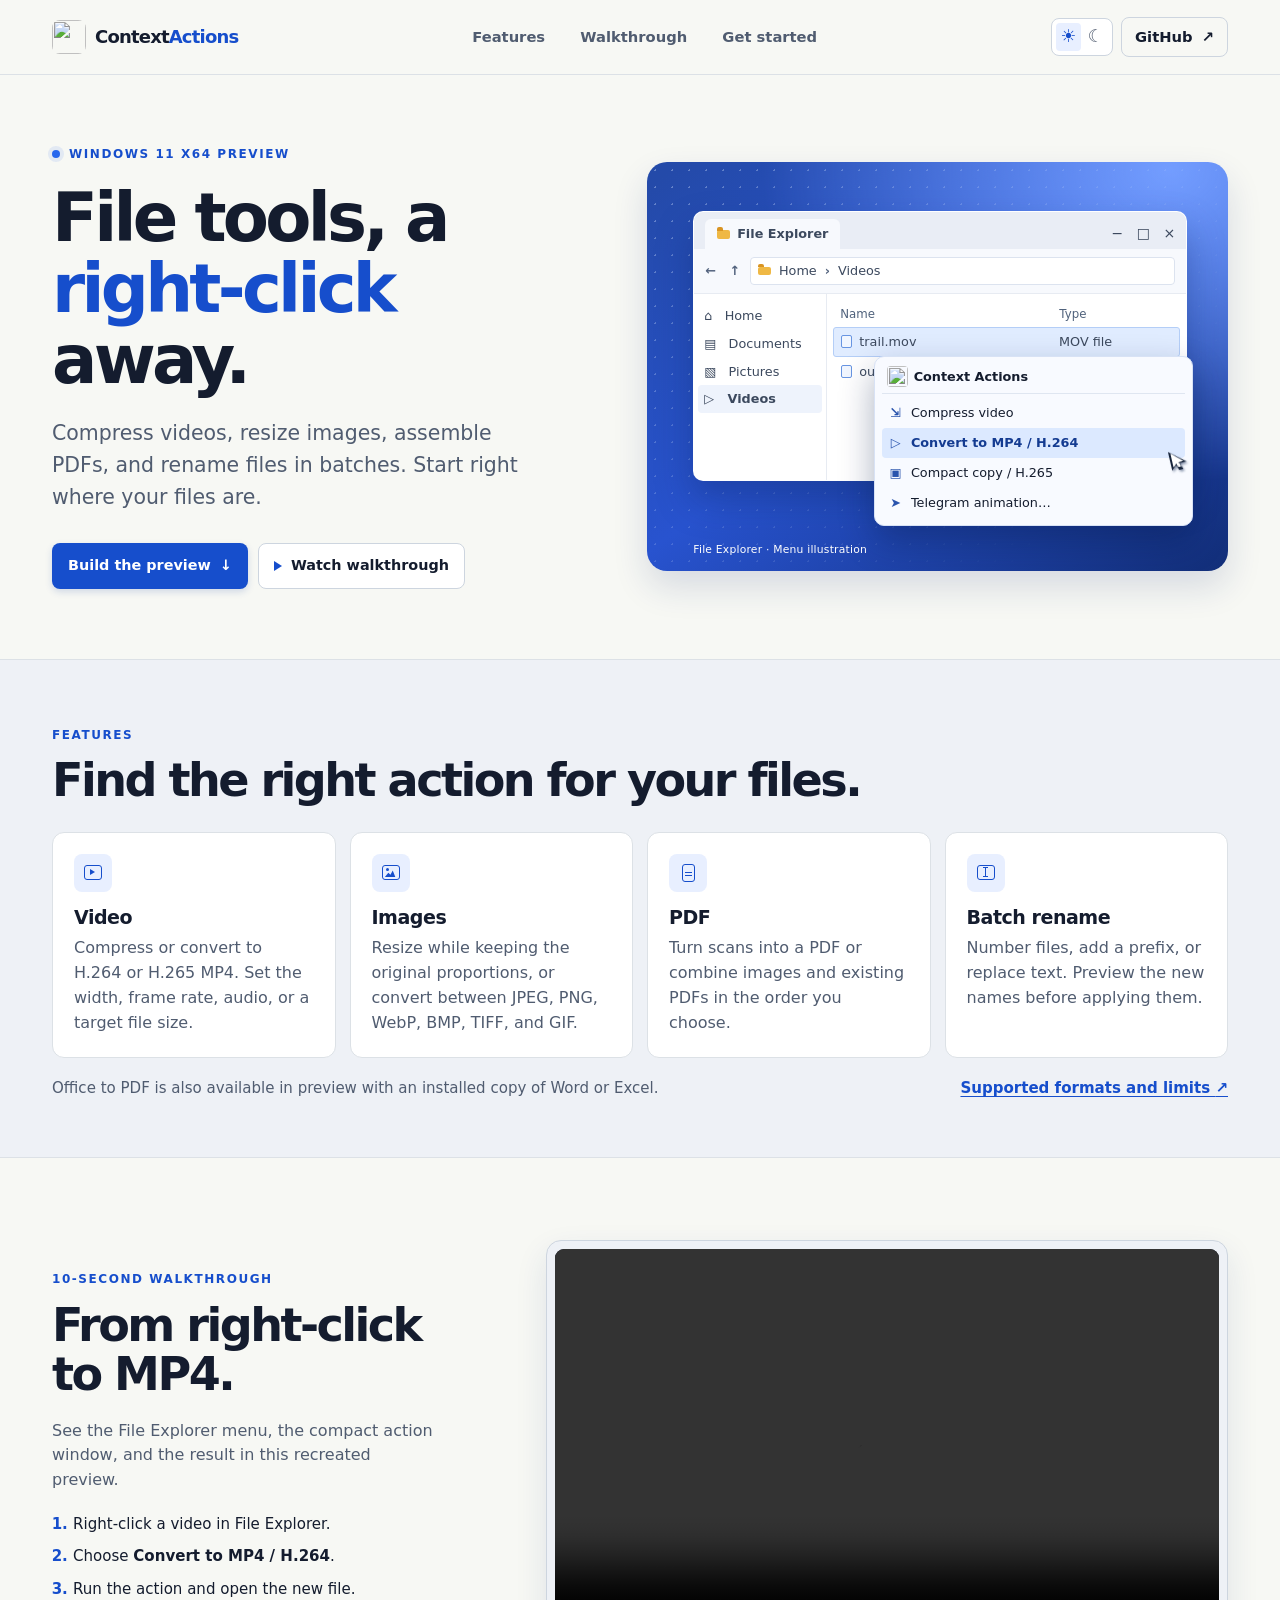
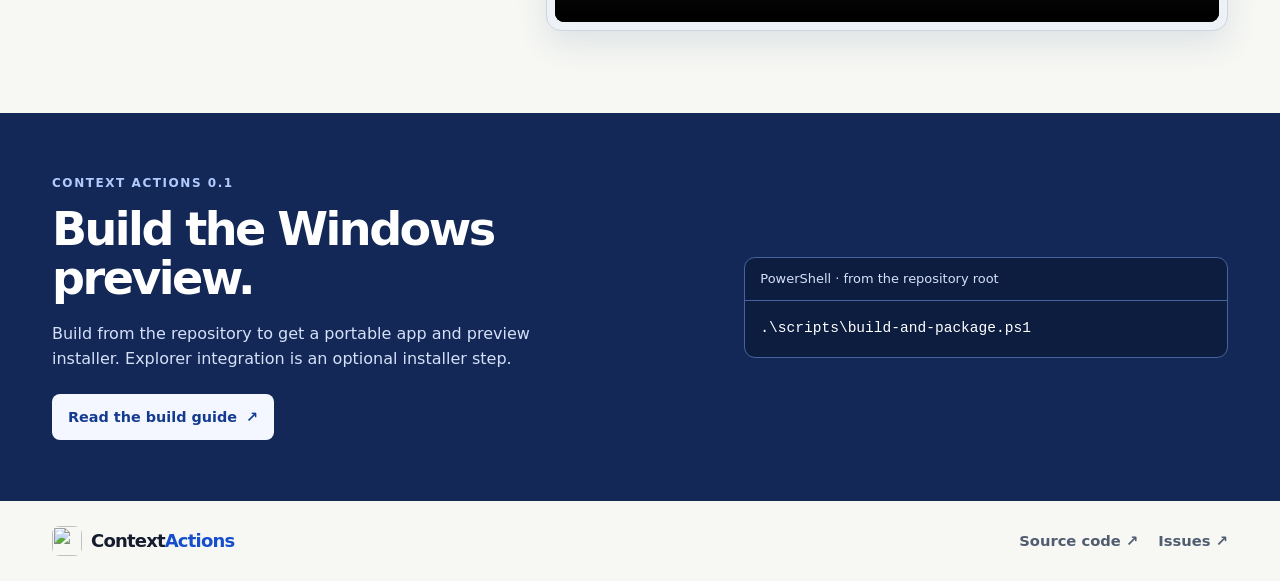
==== web/index.html @ 9d50d1e2 "Add Context Actions website and Pages workflow" ====
<!doctype html>
<html lang="en">
<head>
  <meta charset="utf-8">
  <meta name="viewport" content="width=device-width, initial-scale=1">
  <meta name="description" content="Compress videos, resize images, assemble PDFs, and batch rename files from File Explorer with Context Actions for Windows 11.">
  <meta name="theme-color" content="#f7f8f4">
  <title>Context Actions — File tools for Windows 11</title>
  <link rel="icon" href="./assets/context-actions.png">
  <script src="./theme.js"></script>
  <link rel="stylesheet" href="./site.css">
</head>
<body>
  <a class="skip-link" href="#content">Skip to content</a>
  <header class="site-header">
    <div class="shell header-inner">
      <a class="brand" href="./">
        <img src="./assets/context-actions.png" width="34" height="34" alt="">
        Context<span>Actions</span>
      </a>
      <nav aria-label="Main navigation">
        <a href="#actions">Features</a>
        <a href="#walkthrough">Walkthrough</a>
        <a href="#get-started">Get started</a>
      </nav>
      <div class="header-actions">
        <button class="theme-switch" type="button" role="switch" aria-label="Dark theme" aria-checked="false" hidden>
          <span aria-hidden="true">☀︎</span>
          <span aria-hidden="true">☾</span>
        </button>
        <a class="repo-link" href="https://github.com/ShortKedr/context-actions">GitHub <span aria-hidden="true">↗</span></a>
      </div>
    </div>
  </header>

  <main id="content">
    <section class="shell hero" aria-labelledby="hero-title">
      <div class="hero-copy">
        <p class="eyebrow"><span class="status-dot"></span> Windows 11 x64 preview</p>
        <h1 id="hero-title">File tools, a<br class="hero-break"> <em>right-click</em> away.</h1>
        <p class="hero-description">Compress videos, resize images, assemble PDFs, and rename files in batches. Start right where your files are.</p>
        <div class="button-row">
          <a class="button button-primary" href="#get-started">Build the preview <span aria-hidden="true">↓</span></a>
          <a class="button button-secondary" href="#walkthrough"><span class="play-icon" aria-hidden="true"></span> Watch walkthrough</a>
        </div>
      </div>

      <div class="hero-art" aria-hidden="true">
        <div class="explorer">
          <div class="explorer-title">
            <span class="explorer-tab"><span class="folder-icon"></span> File Explorer</span>
            <span class="window-buttons">− &nbsp; □ &nbsp; ×</span>
          </div>
          <div class="explorer-toolbar">
            <span class="toolbar-arrows">← &nbsp; ↑</span>
            <span class="location"><span class="folder-icon"></span> Home <b>›</b> Videos</span>
          </div>
          <div class="explorer-content">
            <div class="sidebar">
              <div>⌂ &nbsp; Home</div>
              <div>▤ &nbsp; Documents</div>
              <div>▧ &nbsp; Pictures</div>
              <div class="sidebar-active">▷ &nbsp; Videos</div>
            </div>
            <div class="file-list">
              <div class="file-list-heading"><span>Name</span><span>Type</span></div>
              <div class="file-selected"><span><i class="file-icon"></i> trail.mov</span><span>MOV file</span></div>
              <div class="file-row"><span><i class="file-icon"></i> outtakes.mp4</span><span>MP4 file</span></div>
            </div>
          </div>
        </div>

        <div class="context-menu">
          <div class="menu-title">
            <img src="./assets/context-actions.png" width="23" height="23" alt="">
            Context Actions
          </div>
          <div class="menu-items">
            <div><span class="menu-symbol">⇲</span> Compress video</div>
            <div class="menu-selected"><span class="menu-symbol">▷</span> Convert to MP4 / H.264</div>
            <div><span class="menu-symbol">▣</span> Compact copy / H.265</div>
            <div><span class="menu-symbol">➤</span> Telegram animation…</div>
          </div>
          <span class="pointer"></span>
        </div>
        <span class="art-caption">File Explorer · Menu illustration</span>
      </div>
    </section>

    <section class="features section-band" id="actions" aria-labelledby="features-title">
      <div class="shell">
        <p class="eyebrow">Features</p>
        <h2 id="features-title">Find the right action for your files.</h2>
        <div class="feature-grid">
          <article class="feature-card">
            <span class="feature-icon video-icon" aria-hidden="true"><i></i></span>
            <h3>Video</h3>
            <p>Compress or convert to H.264 or H.265 MP4. Set the width, frame rate, audio, or a target file size.</p>
          </article>
          <article class="feature-card">
            <span class="feature-icon image-icon" aria-hidden="true"><i></i></span>
            <h3>Images</h3>
            <p>Resize while keeping the original proportions, or convert between JPEG, PNG, WebP, BMP, TIFF, and GIF.</p>
          </article>
          <article class="feature-card">
            <span class="feature-icon pdf-icon" aria-hidden="true"><i></i></span>
            <h3>PDF</h3>
            <p>Turn scans into a PDF or combine images and existing PDFs in the order you choose.</p>
          </article>
          <article class="feature-card">
            <span class="feature-icon rename-icon" aria-hidden="true"><i></i></span>
            <h3>Batch rename</h3>
            <p>Number files, add a prefix, or replace text. Preview the new names before applying them.</p>
          </article>
        </div>
        <div class="feature-note">
          <p>Office to PDF is also available in preview with an installed copy of Word or Excel.</p>
          <a class="text-link" href="https://github.com/ShortKedr/context-actions/blob/HEAD/docs/support.md">Supported formats and limits <span aria-hidden="true">↗</span></a>
        </div>
      </div>
    </section>

    <section class="shell walkthrough" id="walkthrough" aria-labelledby="walkthrough-title">
      <div class="walkthrough-copy">
        <p class="eyebrow">10-second walkthrough</p>
        <h2 id="walkthrough-title">From right-click to MP4.</h2>
        <p>See the File Explorer menu, the compact action window, and the result in this recreated preview.</p>
        <ol class="steps">
          <li>Right-click a video in File Explorer.</li>
          <li>Choose <strong>Convert to MP4 / H.264</strong>.</li>
          <li>Run the action and open the new file.</li>
        </ol>
      </div>
      <div class="video-frame">
        <video controls playsinline preload="metadata" width="1280" height="720" aria-label="Recreated walkthrough of converting a video to MP4">
          <source src="./assets/walkthrough.mp4" type="video/mp4">
          <a href="./assets/walkthrough.mp4">Open the MP4 walkthrough</a>
        </video>
      </div>
    </section>

    <section class="get-started" id="get-started" aria-labelledby="get-started-title">
      <div class="shell build-layout">
        <div>
          <p class="eyebrow">Context Actions 0.1</p>
          <h2 id="get-started-title">Build the Windows preview.</h2>
          <p>Build from the repository to get a portable app and preview installer. Explorer integration is an optional installer step.</p>
          <a class="button button-light" href="https://github.com/ShortKedr/context-actions/blob/HEAD/docs/build.md">Read the build guide <span aria-hidden="true">↗</span></a>
        </div>
        <div class="command">
          <div class="command-label">PowerShell · from the repository root</div>
          <pre><code>.\scripts\build-and-package.ps1</code></pre>
        </div>
      </div>
    </section>
  </main>

  <footer class="shell site-footer">
    <a class="brand" href="./">
      <img src="./assets/context-actions.png" width="30" height="30" alt="">
      Context<span>Actions</span>
    </a>
    <div class="footer-links">
      <a href="https://github.com/ShortKedr/context-actions">Source code <span aria-hidden="true">↗</span></a>
      <a href="https://github.com/ShortKedr/context-actions/issues">Issues <span aria-hidden="true">↗</span></a>
    </div>
  </footer>
</body>
</html>
---- web/site.css ----
:root {
  color-scheme: light;
  font-family: "Segoe UI", system-ui, sans-serif;
  color: var(--ink);
  background: var(--paper);
  --ink: #141c2e;
  --muted: #505c70;
  --blue: #164ecc;
  --line: #dce1e6;
  --paper: #f7f8f4;
  --surface: #fff;
  --band: #eef1f6;
  --control-line: #cdd5df;
  --icon-bg: #e8efff;
  --primary: #164ecc;
  --primary-hover: #123ca1;
  --focus: #b6490b;
}

:root[data-theme="dark"] {
  color-scheme: dark;
  --ink: #edf3ff;
  --muted: #b4c1d7;
  --blue: #91b5ff;
  --line: #303e55;
  --paper: #101724;
  --surface: #1b2639;
  --band: #141e2e;
  --control-line: #4a5b78;
  --icon-bg: #263a61;
  --primary: #285fd5;
  --primary-hover: #2251b6;
  --focus: #ffad76;
}

*, *::before, *::after { box-sizing: border-box; }
body { margin: 0; line-height: 1.55; }
a { color: inherit; }
img { display: block; }
section[id] { scroll-margin-top: 24px; }
h1, h2, h3, p { margin: 0; }

:focus-visible {
  outline: 3px solid var(--focus);
  outline-offset: 5px;
}

.skip-link {
  position: absolute;
  z-index: 3;
  top: 8px;
  left: 8px;
  transform: translateY(calc(-100% - 12px));
  padding: 8px 14px;
  background: var(--surface);
}
.skip-link:focus { transform: none; }

.shell { width: min(1280px, calc(100% - 104px)); margin-inline: auto; }
.site-header { border-bottom: 1px solid var(--line); }
.header-inner { min-height: 74px; display: flex; align-items: center; gap: 32px; }
.brand {
  display: inline-flex;
  align-items: center;
  font-size: 1.125rem;
  font-weight: 750;
  letter-spacing: -.045em;
  white-space: nowrap;
  text-decoration: none;
}
.brand img { border-radius: 8px; margin-right: 9px; }
.brand span { color: var(--blue); }
.header-inner nav { display: flex; align-items: center; gap: clamp(16px, 2.75vw, 39px); margin-inline: auto; }
.header-inner nav a, .repo-link, .footer-links a { font-size: .92rem; font-weight: 600; text-decoration: none; }
.header-inner nav a, .footer-links a { color: var(--muted); }
.header-inner nav a:hover, .footer-links a:hover { color: var(--blue); text-decoration: underline; }
.header-actions { display: flex; align-items: center; gap: 8px; }
.repo-link { border: 1px solid var(--control-line); border-radius: 8px; padding: 8px 13px; white-space: nowrap; }
.repo-link:hover { border-color: var(--blue); color: var(--blue); }
.repo-link span { margin-left: 4px; }
.theme-switch:not([hidden]) {
  display: inline-flex;
  align-items: center;
  gap: 2px;
  padding: 4px;
  border: 1px solid var(--control-line);
  border-radius: 8px;
  background: var(--surface);
  color: var(--muted);
  cursor: pointer;
}
.theme-switch:hover { border-color: var(--blue); }
.theme-switch span {
  display: grid;
  place-items: center;
  width: 25px;
  height: 28px;
  border-radius: 4px;
  font: 1.1rem/1 system-ui, sans-serif;
}
.theme-switch[aria-checked="false"] span:first-child,
.theme-switch[aria-checked="true"] span:last-child {
  background: var(--icon-bg);
  color: var(--blue);
}

.hero {
  display: grid;
  grid-template-columns: 1fr 1.1fr;
  align-items: center;
  gap: clamp(32px, 5.2vw, 78px);
  padding-block: 70px;
}
.eyebrow {
  color: var(--blue);
  font-size: .75rem;
  font-weight: 750;
  letter-spacing: .13em;
  text-transform: uppercase;
}
.hero-copy .eyebrow { display: flex; align-items: center; gap: 9px; }
.status-dot { width: 8px; height: 8px; border-radius: 50%; background: #2667ed; box-shadow: 0 0 0 4px #2667ed1a; }
h1, h2 { line-height: 1.06; letter-spacing: -.055em; font-weight: 750; }
h1 { font-size: clamp(3rem, 5.25vw, 5.5rem); margin-block: 19px 22px; }
h1 em { color: var(--blue); font-style: normal; }
h2 { font-size: clamp(2.1rem, 3.6vw, 3.55rem); margin-block: 12px 20px; }
.hero-description { color: var(--muted); max-width: 37ch; font-size: clamp(1.04rem, 1.6vw, 1.3rem); }
.button-row { display: flex; flex-wrap: wrap; gap: 10px; margin-top: 29px; }
.button {
  display: inline-flex;
  align-items: center;
  justify-content: center;
  gap: 9px;
  min-height: 46px;
  padding: 10px 15px;
  border: 1px solid transparent;
  border-radius: 8px;
  font-weight: 650;
  font-size: .9rem;
  text-decoration: none;
}
.button-primary { background: var(--primary); color: white; box-shadow: 0 3px 7px #1843a22b; }
.button-primary:hover { background: var(--primary-hover); }
.button-secondary { border-color: var(--control-line); background: var(--surface); }
.button-secondary:hover { border-color: var(--blue); color: var(--blue); }
.play-icon { width: 0; height: 0; border-top: 5px solid transparent; border-bottom: 5px solid transparent; border-left: 8px solid var(--blue); }

.hero-art {
  position: relative;
  aspect-ratio: 1.42;
  overflow: hidden;
  isolation: isolate;
  border-radius: 20px;
  background: radial-gradient(ellipse at 90% 2%, #739dff 0, transparent 55%), linear-gradient(144deg, #244aa9 3%, #2853cf 47%, #122e78 100%);
  box-shadow: 0 16px 35px #142d7024;
  font-size: clamp(.6rem, 1vw, .88rem);
}
.hero-art::before {
  content: "";
  position: absolute;
  inset: 0;
  z-index: -1;
  background-image: radial-gradient(#d3e3ff62 1px, transparent 1px);
  background-size: 17px 17px;
  mask-image: linear-gradient(135deg, #000, transparent 80%);
}
.explorer {
  position: absolute;
  inset: 12% 7% 22% 8%;
  overflow: hidden;
  border: 1px solid #fff9;
  border-radius: 10px;
  background: #fff;
  box-shadow: 0 19px 36px #0b225e57;
  color: #3c495e;
}
.explorer-title { display: flex; justify-content: space-between; align-items: center; gap: 6px; padding: 7px 11px 0; background: #e9edf5; }
.explorer-tab { display: flex; align-items: center; gap: 7px; padding: 5px 12px; border-radius: 6px 6px 0 0; background: #f7f9fd; font-weight: 650; white-space: nowrap; }
.window-buttons { white-space: nowrap; font-size: 1.1em; }
.folder-icon { display: inline-block; width: 1em; height: .68em; position: relative; border-radius: 2px; background: #efb844; vertical-align: middle; }
.folder-icon::before { content: ""; position: absolute; top: -.2em; left: 0; width: .48em; height: .26em; border-radius: 2px 2px 0 0; background: #d99422; }
.explorer-toolbar { display: flex; gap: 10px; align-items: center; padding: 8px 11px; border-bottom: 1px solid #e7ebf2; background: #f7f9fd; }
.toolbar-arrows { white-space: nowrap; font-weight: 700; color: #53637e; }
.location { display: flex; align-items: center; gap: 8px; flex: 1; padding: 3px 7px; border: 1px solid #dce3ef; border-radius: 4px; background: #fff; white-space: nowrap; }
.location b { color: #53637e; }
.explorer-content { display: grid; grid-template-columns: 27% 1fr; }
.sidebar { min-height: 200px; padding: 8px 4px; border-right: 1px solid #e7ebf2; }
.sidebar div { padding: 4px 6px; overflow: hidden; white-space: nowrap; }
.sidebar-active { border-radius: 4px; background: #eef3fc; font-weight: 650; }
.file-list { padding: 7px 6px; }
.file-list > div { display: grid; grid-template-columns: 1fr .52fr; align-items: center; padding: 4px 7px; white-space: nowrap; }
.file-list-heading { color: #50627c; font-size: .92em; }
.file-selected { border: 1px solid #b4cef7; border-radius: 3px; background: #e0ecff; }
.file-row { border: 1px solid transparent; }
.file-icon { display: inline-block; width: .85em; height: 1em; margin-right: .25em; vertical-align: -.16em; border: 1px solid #6895e2; border-radius: 2px; background: #f1f6ff; }
.context-menu {
  position: absolute;
  inset: auto 6% 11% auto;
  width: 55%;
  padding: 7px;
  border: 1px solid #d8e2f5;
  border-radius: 10px;
  background: #f8faff;
  box-shadow: 0 15px 35px #06174655;
}
.menu-title { display: flex; align-items: center; gap: 6px; padding: 2px 5px 6px; border-bottom: 1px solid #dfe6f1; font-weight: 700; }
.menu-title img { width: 1.65em; height: 1.65em; border-radius: 4px; }
.menu-items { padding-top: 4px; }
.menu-items > div { display: flex; align-items: center; gap: .65em; padding: .4em .55em; white-space: nowrap; }
.menu-symbol { width: 1.1em; text-align: center; font-weight: 700; color: #2a54ad; }
.menu-selected { border-radius: 4px; background: #dce9ff; color: #143b91; font-weight: 700; }
.pointer { position: absolute; top: 55%; right: 2%; width: 16px; height: 20px; transform: rotate(-13deg); filter: drop-shadow(1px 2px 1px #1127537a); }
.pointer::before, .pointer::after { content: ""; position: absolute; inset: 0; clip-path: polygon(0 0, 100% 66%, 56% 68%, 70% 100%, 44% 100%, 32% 73%, 0 96%); background: #17243b; }
.pointer::after { inset: 2px 3px 3px 2px; background: #fff; }
.art-caption { position: absolute; bottom: 3%; left: 8%; color: #fff; font-size: .84em; letter-spacing: .02em; }

[data-theme="dark"] .hero-art {
  background: radial-gradient(ellipse at 90% 2%, #4265ac 0, transparent 55%), linear-gradient(144deg, #1e3879, #21449f 47%, #101e4f);
}
[data-theme="dark"] .explorer,
[data-theme="dark"] .context-menu {
  background: var(--surface);
  border-color: var(--control-line);
  color: var(--ink);
}
[data-theme="dark"] .explorer-title,
[data-theme="dark"] .location { background: var(--paper); }
[data-theme="dark"] .explorer-tab,
[data-theme="dark"] .explorer-toolbar,
[data-theme="dark"] .sidebar-active { background: var(--band); }
[data-theme="dark"] :is(.explorer-toolbar, .location, .sidebar, .menu-title) { border-color: var(--line); }
[data-theme="dark"] :is(.toolbar-arrows, .location b, .file-list-heading) { color: var(--muted); }
[data-theme="dark"] .file-selected { border-color: var(--control-line); background: var(--icon-bg); }
[data-theme="dark"] .menu-symbol { color: var(--blue); }
[data-theme="dark"] .menu-selected { background: var(--icon-bg); color: var(--ink); }

.section-band { padding-block: 66px 57px; border-block: 1px solid var(--line); background: var(--band); }
.feature-grid { display: grid; grid-template-columns: repeat(4, minmax(0, 1fr)); gap: 14px; margin-top: 27px; }
.feature-card { min-width: 0; padding: 21px; border: 1px solid var(--line); border-radius: 12px; background: var(--surface); }
.feature-card h3 { margin: 11px 0 4px; font-size: 1.19rem; letter-spacing: -.025em; }
.feature-card p, .feature-note, .walkthrough-copy > p:not(.eyebrow), .build-layout p:not(.eyebrow) { color: var(--muted); }
.feature-icon { display: grid; place-items: center; width: 38px; height: 38px; border-radius: 8px; background: var(--icon-bg); color: var(--blue); }
.feature-icon i { position: relative; display: block; width: 18px; height: 15px; border: 1.6px solid currentColor; border-radius: 3px; }
.feature-icon i::before, .feature-icon i::after { content: ""; position: absolute; }
.video-icon i::before { top: 3px; left: 5px; border-block: 3px solid transparent; border-left: 5px solid currentColor; }
.image-icon i::before { left: 2px; bottom: 2px; width: 11px; height: 7px; background: currentColor; clip-path: polygon(0 100%, 35% 32%, 54% 60%, 75% 0, 100% 100%); }
.image-icon i::after { left: 3px; top: 2px; width: 3px; height: 3px; border-radius: 50%; background: currentColor; }
.pdf-icon i { width: 13px; height: 18px; }
.pdf-icon i::before { left: 2px; right: 2px; top: 7px; height: 4px; border-block: 1px solid currentColor; }
.rename-icon i::before { top: 1px; left: 7px; width: 1px; height: 10px; background: currentColor; }
.rename-icon i::after { top: 1px; left: 5px; width: 5px; height: 10px; border-block: 1px solid currentColor; }
.feature-note { display: flex; flex-wrap: wrap; align-items: baseline; justify-content: space-between; gap: 8px 18px; margin-top: 19px; font-size: .94rem; }
.text-link { color: var(--blue); font-weight: 650; text-underline-offset: 3px; }
.text-link:hover { text-decoration-thickness: 2px; }

.walkthrough { display: grid; grid-template-columns: .76fr 1.24fr; align-items: center; gap: clamp(26px, 6vw, 90px); padding-block: 82px; }
.walkthrough-copy > p:not(.eyebrow) { max-width: 38ch; }
.steps { display: grid; gap: 9px; margin: 20px 0 0; padding-left: 1.4em; font-size: .94rem; }
.steps li::marker { color: var(--blue); font-weight: 700; }
.video-frame { padding: 8px; border: 1px solid var(--control-line); border-radius: 15px; background: var(--band); box-shadow: 0 13px 32px #1839731c; }
video { display: block; width: 100%; height: auto; aspect-ratio: 16 / 9; border-radius: 9px; background: #121a2e; }

.get-started { padding-block: 61px; background: #132857; color: #fff; }
.build-layout { display: grid; grid-template-columns: 1.12fr .88fr; align-items: center; gap: clamp(24px, 6vw, 90px); }
.get-started .eyebrow { color: #b2cbff; }
.build-layout p:not(.eyebrow) { color: #d5e1f9; max-width: 53ch; }
.button-light { margin-top: 22px; background: #f4f7ff; color: #143b91; }
.button-light:hover { background: #dbe7ff; }
.command { min-width: 0; border: 1px solid #46639d; border-radius: 11px; background: #0d1d40; }
.command-label { padding: 11px 15px; border-bottom: 1px solid #46639d; color: #d5e1f9; font-size: .81rem; }
.command pre { margin: 0; padding: 17px 15px; overflow: auto; font: .91rem/1.5 Consolas, monospace; }
.command code { font: inherit; }

.site-footer { min-height: 80px; display: flex; align-items: center; justify-content: space-between; gap: 15px; padding-block: 15px; }
.footer-links { display: flex; gap: 20px; flex-wrap: wrap; }

@media (max-width: 1040px) {
  .shell { width: calc(100% - 64px); }
  .hero { gap: 32px; padding-block: 54px; }
  .feature-grid { grid-template-columns: repeat(2, minmax(0, 1fr)); }
}

@media (max-width: 760px) {
  .shell { width: calc(100% - 36px); }
  .header-inner { gap: 12px 18px; padding-block: 12px; flex-wrap: wrap; justify-content: space-between; }
  .header-inner nav { order: 1; width: 100%; gap: 20px; margin-inline: 0; }
  .hero, .walkthrough, .build-layout { grid-template-columns: minmax(0, 1fr); }
  .hero { padding-block: 42px; }
  .hero-art { font-size: clamp(.58rem, 2.1vw, .9rem); }
  .hero-break { display: none; }
  h1 { max-width: 11ch; }
  .section-band, .walkthrough, .get-started { padding-block: 46px; }
}

@media (max-width: 400px) {
  .feature-grid { grid-template-columns: minmax(0, 1fr); }
  .site-footer { flex-wrap: wrap; }
  .context-menu { width: 62%; }
  .explorer-toolbar { padding-block: 5px; }
  .pointer { display: none; }
}

@media (max-width: 360px) {
  .header-inner { column-gap: 7px; }
  .header-actions { gap: 5px; }
  .header-actions .repo-link { padding-inline: 7px; }
  .theme-switch span { width: 20px; }
}
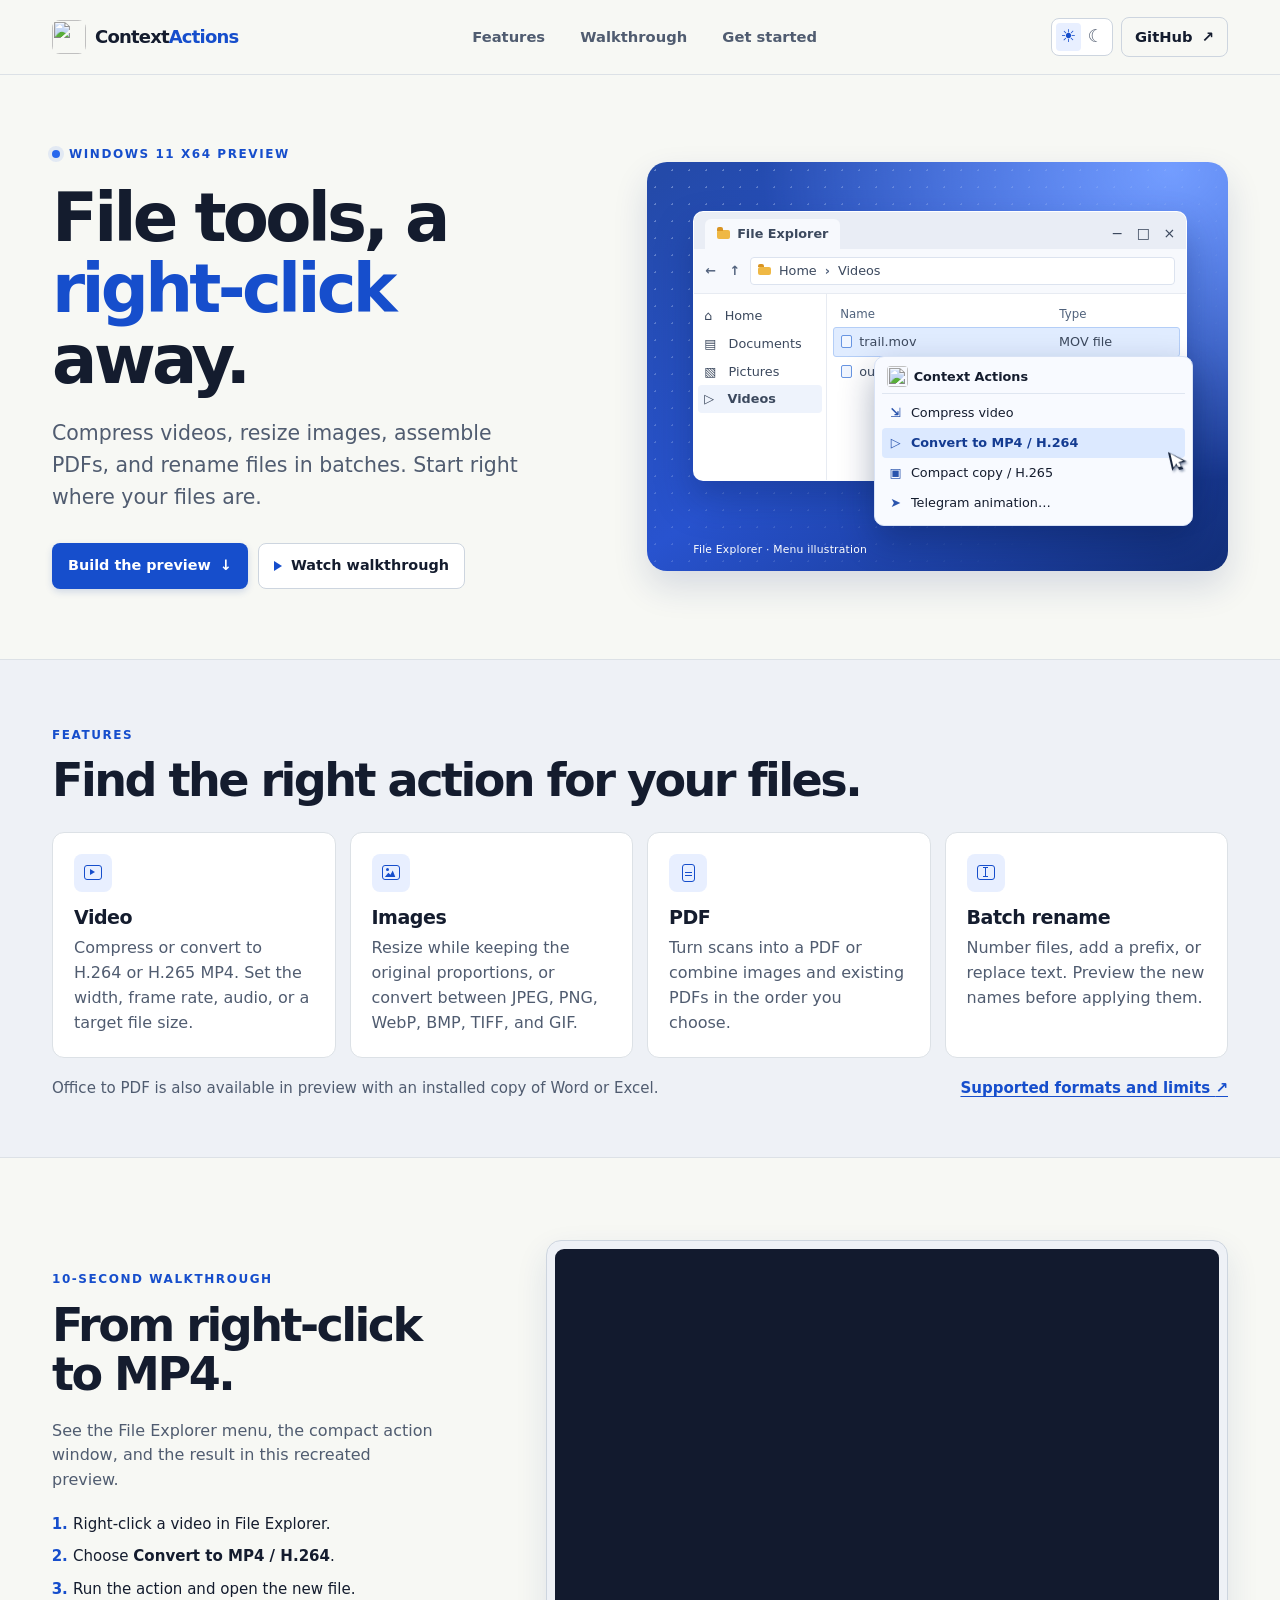
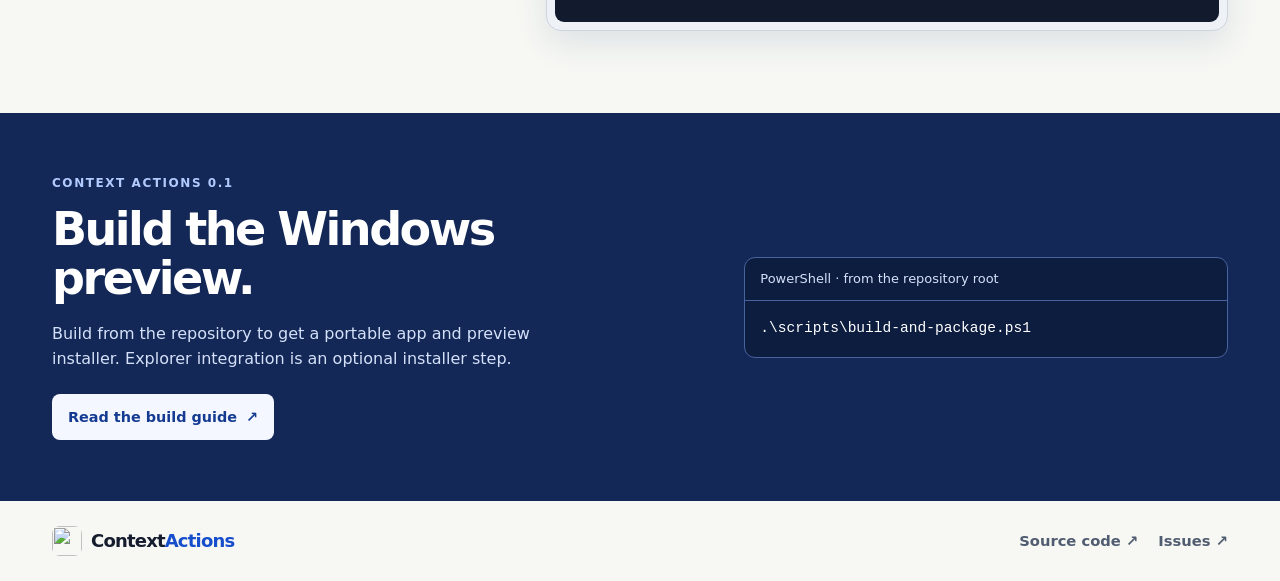
==== commit 94753ff3: "Loop the website walkthrough without controls" ====
--- a/web/index.html
+++ b/web/index.html
@@ -132,7 +132,7 @@
         </ol>
       </div>
       <div class="video-frame">
-        <video controls playsinline preload="metadata" width="1280" height="720" aria-label="Recreated walkthrough of converting a video to MP4">
+        <video autoplay muted loop playsinline disablepictureinpicture width="1280" height="720" aria-label="Recreated walkthrough of converting a video to MP4">
           <source src="./assets/walkthrough.mp4" type="video/mp4">
           <a href="./assets/walkthrough.mp4">Open the MP4 walkthrough</a>
         </video>
--- a/web/site.css
+++ b/web/site.css
@@ -31,6 +31,15 @@
   --primary: #285fd5;
   --primary-hover: #2251b6;
   --focus: #ffad76;
+}
+
+::view-transition {
+  pointer-events: none;
+}
+
+::view-transition-group(root) {
+  animation-duration: 320ms;
+  animation-timing-function: ease-in-out;
 }
 
 *, *::before, *::after { box-sizing: border-box; }
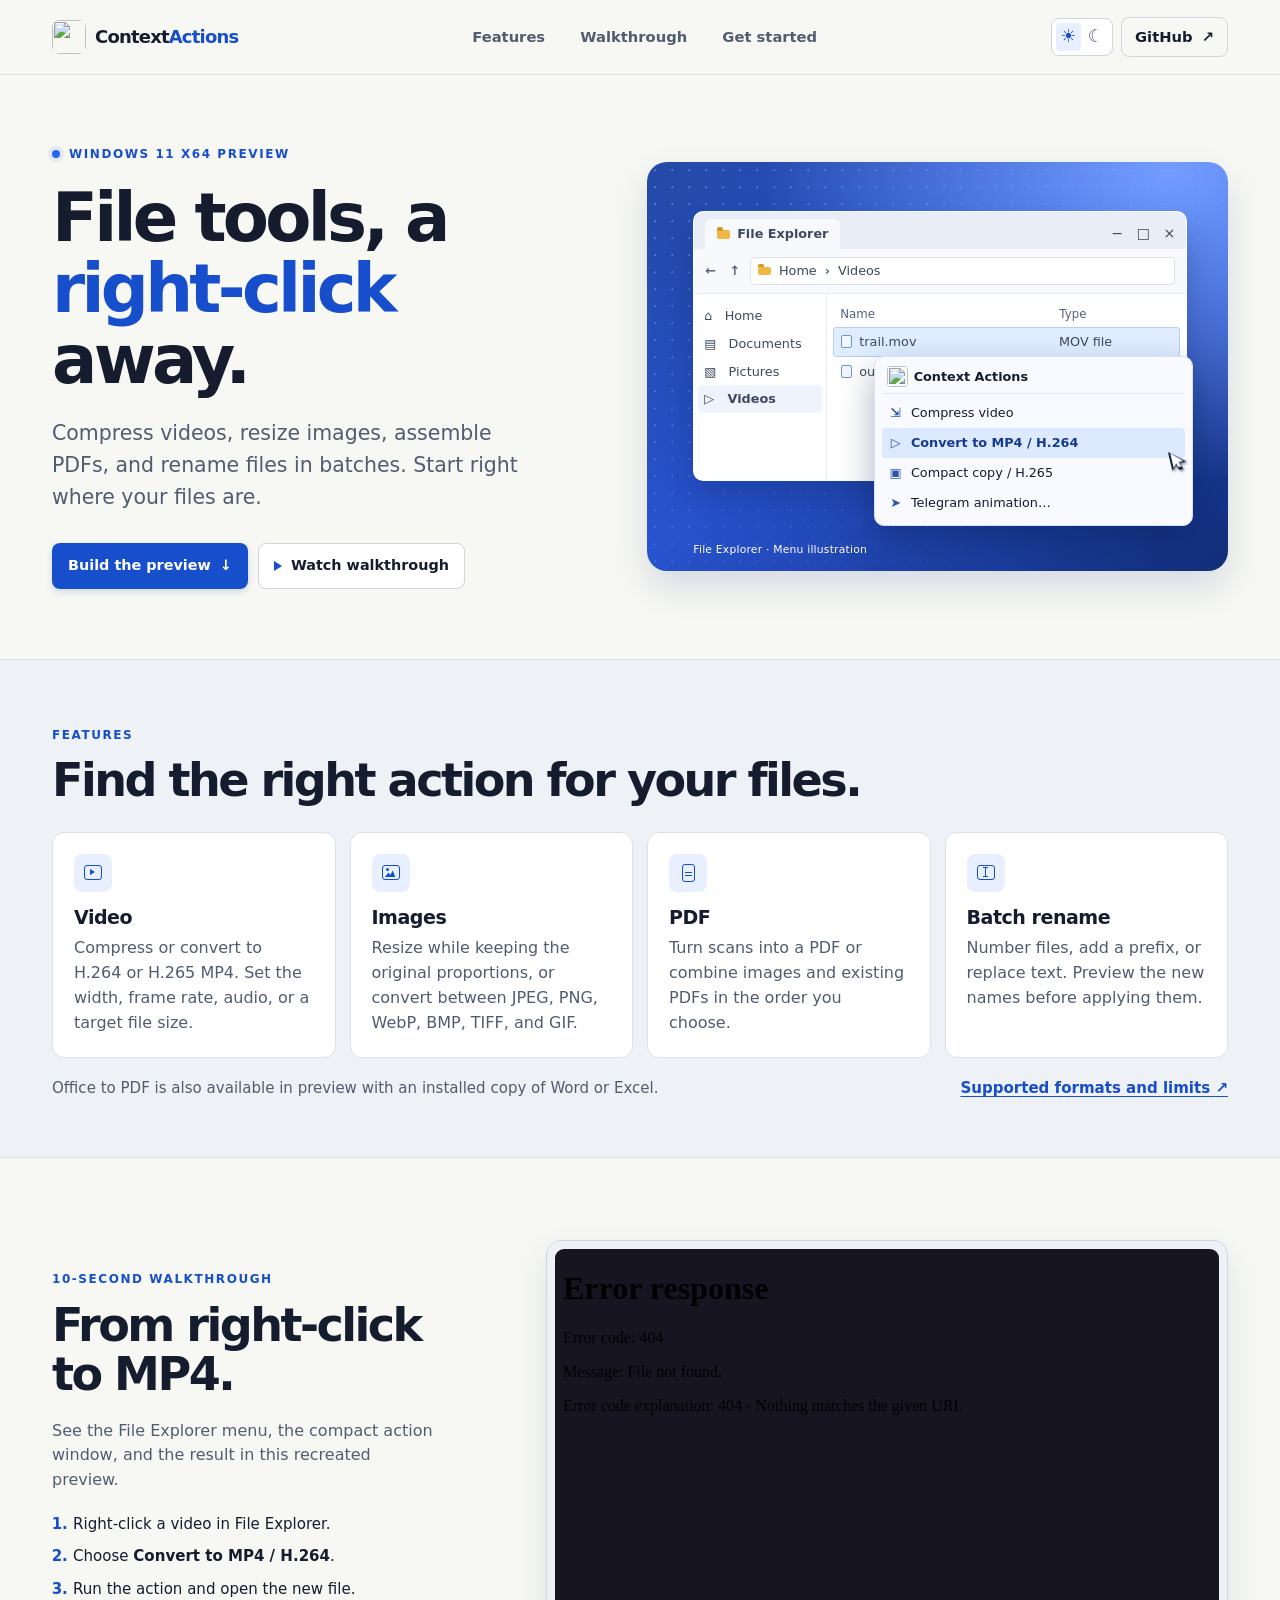
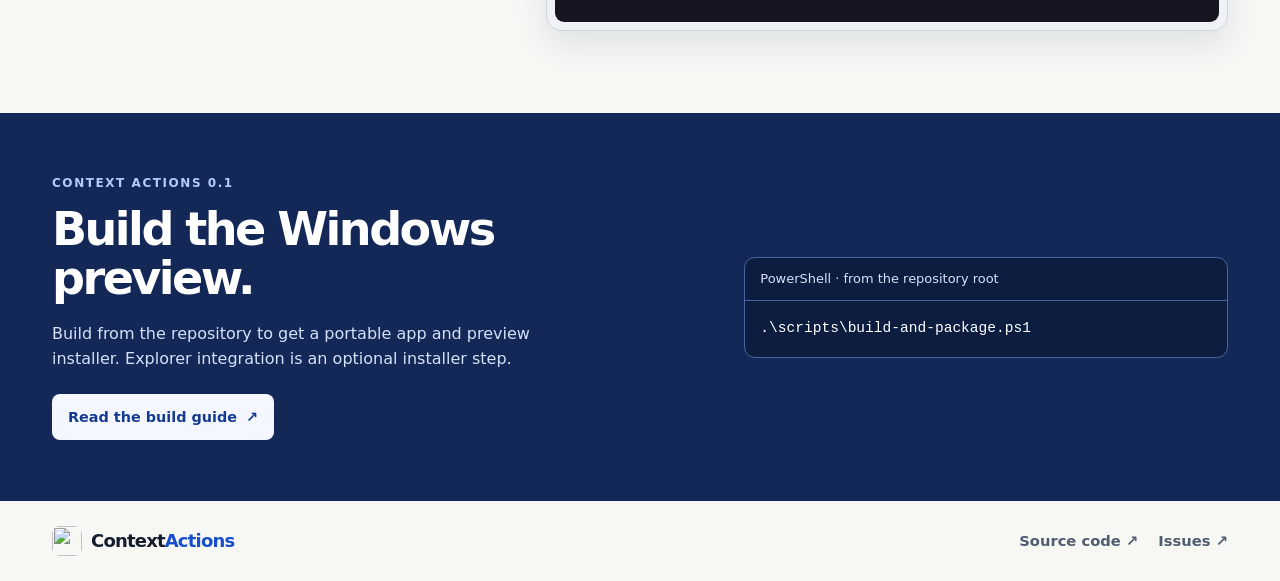
==== commit 97f9ae1a: "Embed the original HTML walkthrough on the website" ====
--- a/web/index.html
+++ b/web/index.html
@@ -131,11 +131,8 @@
           <li>Run the action and open the new file.</li>
         </ol>
       </div>
-      <div class="video-frame">
-        <video autoplay muted loop playsinline disablepictureinpicture width="1280" height="720" aria-label="Recreated walkthrough of converting a video to MP4">
-          <source src="./assets/walkthrough.mp4" type="video/mp4">
-          <a href="./assets/walkthrough.mp4">Open the MP4 walkthrough</a>
-        </video>
+      <div class="walkthrough-frame">
+        <iframe src="./docs/showcase/index.html?embed" title="Recreated walkthrough of converting a video to MP4" loading="lazy" tabindex="-1"></iframe>
       </div>
     </section>
 
--- a/web/site.css
+++ b/web/site.css
@@ -266,8 +266,8 @@
 .walkthrough-copy > p:not(.eyebrow) { max-width: 38ch; }
 .steps { display: grid; gap: 9px; margin: 20px 0 0; padding-left: 1.4em; font-size: .94rem; }
 .steps li::marker { color: var(--blue); font-weight: 700; }
-.video-frame { padding: 8px; border: 1px solid var(--control-line); border-radius: 15px; background: var(--band); box-shadow: 0 13px 32px #1839731c; }
-video { display: block; width: 100%; height: auto; aspect-ratio: 16 / 9; border-radius: 9px; background: #121a2e; }
+.walkthrough-frame { padding: 8px; border: 1px solid var(--control-line); border-radius: 15px; background: var(--band); box-shadow: 0 13px 32px #1839731c; }
+.walkthrough-frame iframe { display: block; width: 100%; height: auto; aspect-ratio: 16 / 9; border: 0; border-radius: 9px; background: #171522; }
 
 .get-started { padding-block: 61px; background: #132857; color: #fff; }
 .build-layout { display: grid; grid-template-columns: 1.12fr .88fr; align-items: center; gap: clamp(24px, 6vw, 90px); }
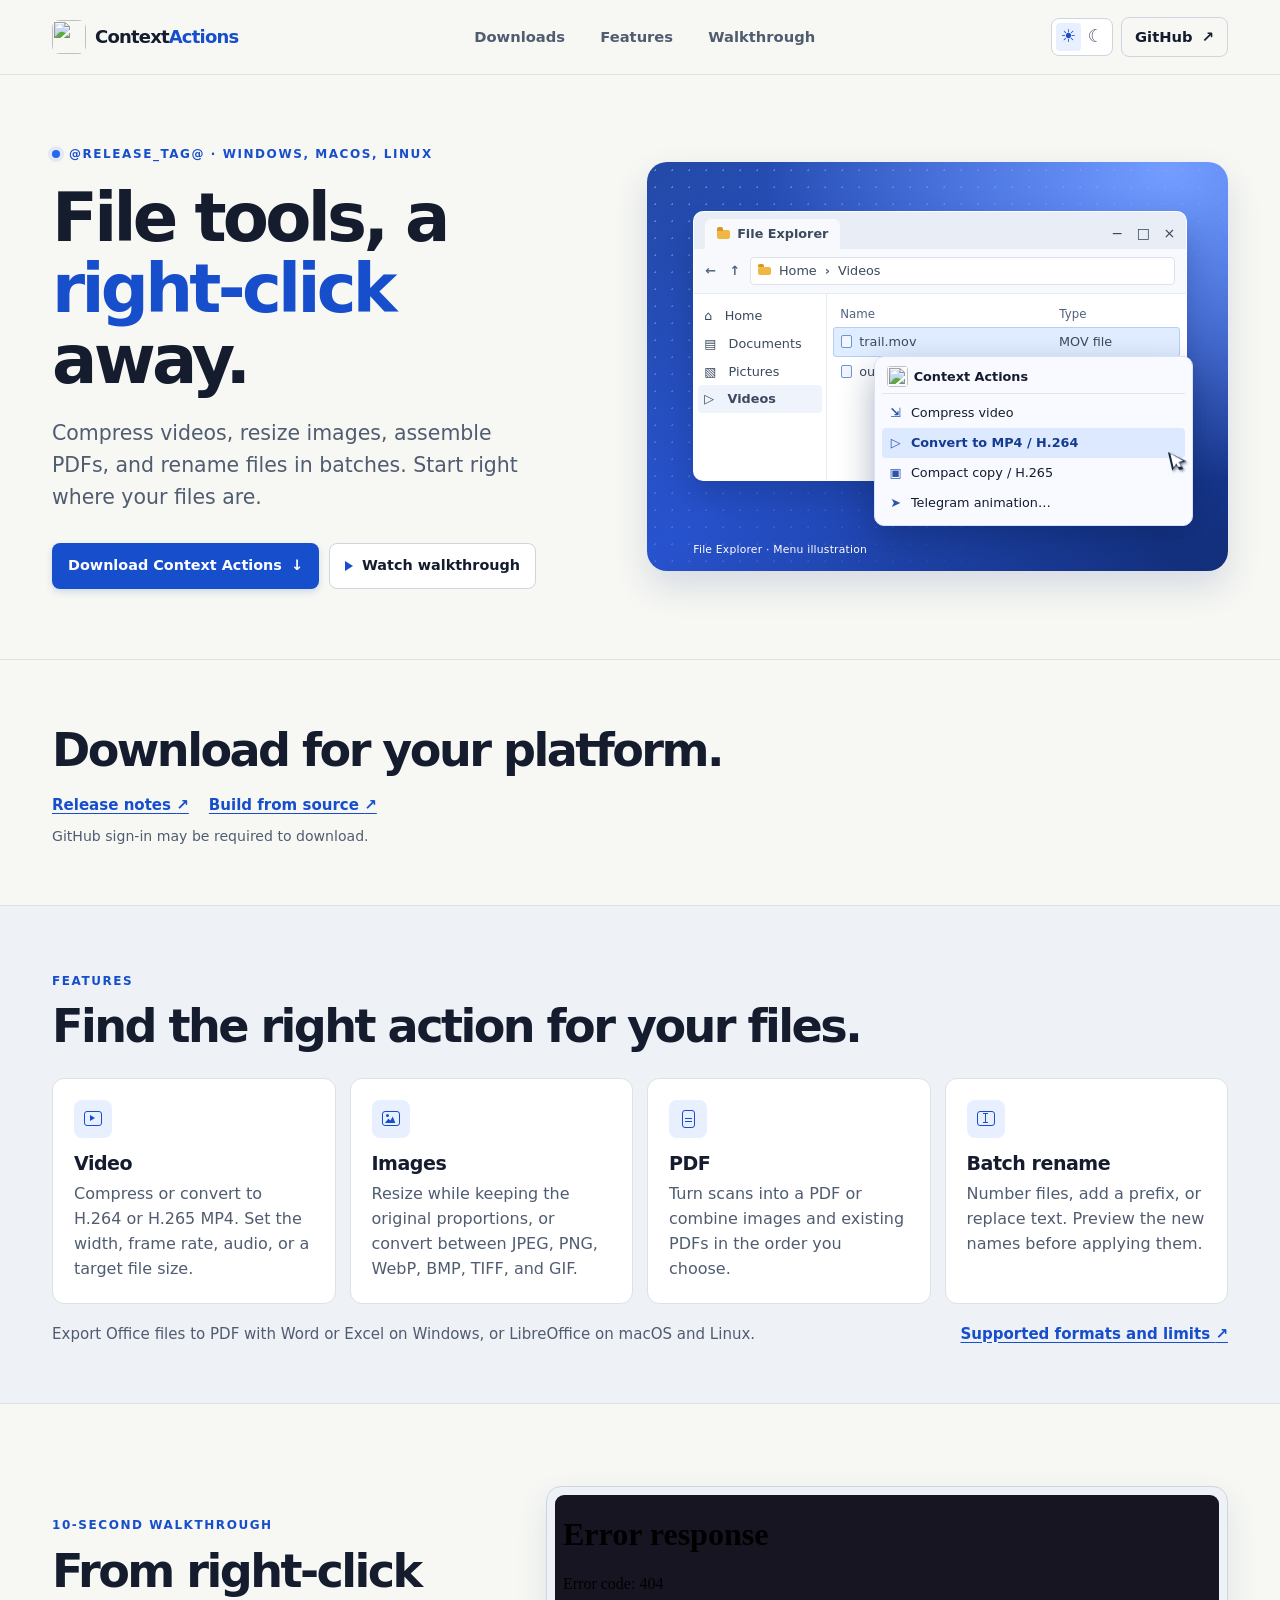
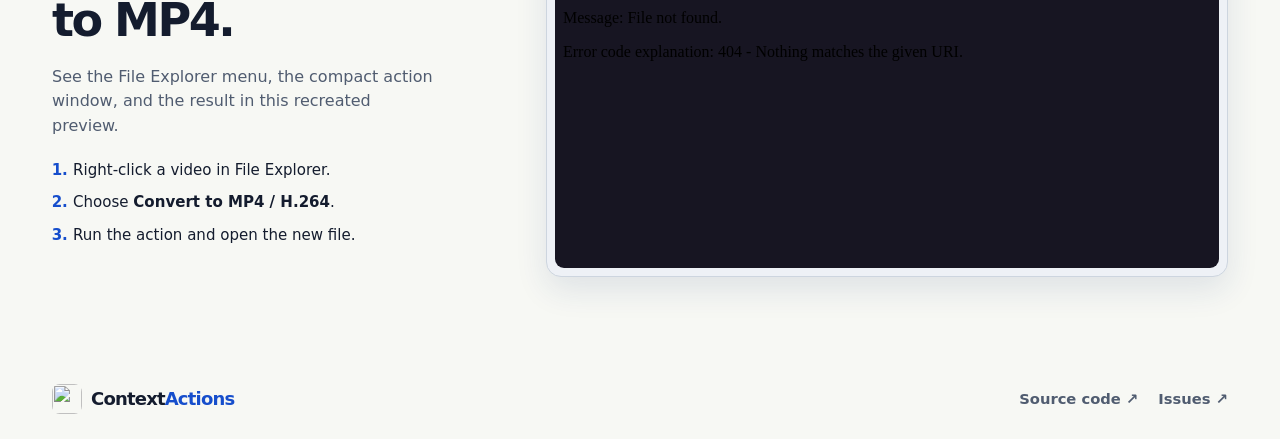
==== commit 62fe59f8: "Support Arch and portable Linux installs with release-driven downloads" ====
--- a/web/index.html
+++ b/web/index.html
@@ -3,9 +3,9 @@
 <head>
   <meta charset="utf-8">
   <meta name="viewport" content="width=device-width, initial-scale=1">
-  <meta name="description" content="Compress videos, resize images, assemble PDFs, and batch rename files from File Explorer with Context Actions for Windows 11.">
+  <meta name="description" content="Compress videos, resize images, assemble PDFs, and batch rename files with Context Actions for Windows, macOS, and Linux.">
   <meta name="theme-color" content="#f7f8f4">
-  <title>Context Actions — File tools for Windows 11</title>
+  <title>Context Actions — File tools for Windows, macOS, and Linux</title>
   <link rel="icon" href="./assets/context-actions.png">
   <script src="./theme.js"></script>
   <link rel="stylesheet" href="./site.css">
@@ -19,9 +19,9 @@
         Context<span>Actions</span>
       </a>
       <nav aria-label="Main navigation">
+        <a href="#downloads">Downloads</a>
         <a href="#actions">Features</a>
         <a href="#walkthrough">Walkthrough</a>
-        <a href="#get-started">Get started</a>
       </nav>
       <div class="header-actions">
         <button class="theme-switch" type="button" role="switch" aria-label="Dark theme" aria-checked="false" hidden>
@@ -36,11 +36,11 @@
   <main id="content">
     <section class="shell hero" aria-labelledby="hero-title">
       <div class="hero-copy">
-        <p class="eyebrow"><span class="status-dot"></span> Windows 11 x64 preview</p>
+        <p class="eyebrow"><span class="status-dot"></span> @RELEASE_TAG@ · Windows, macOS, Linux</p>
         <h1 id="hero-title">File tools, a<br class="hero-break"> <em>right-click</em> away.</h1>
         <p class="hero-description">Compress videos, resize images, assemble PDFs, and rename files in batches. Start right where your files are.</p>
         <div class="button-row">
-          <a class="button button-primary" href="#get-started">Build the preview <span aria-hidden="true">↓</span></a>
+          <a class="button button-primary" href="#downloads">Download Context Actions <span aria-hidden="true">↓</span></a>
           <a class="button button-secondary" href="#walkthrough"><span class="play-icon" aria-hidden="true"></span> Watch walkthrough</a>
         </div>
       </div>
@@ -87,6 +87,19 @@
       </div>
     </section>
 
+    <section class="downloads section-band" id="downloads" aria-labelledby="downloads-title">
+      <div class="shell">
+        <h2 id="downloads-title">Download for your platform.</h2>
+        <!-- DOWNLOAD_CARDS -->
+        <div class="download-links">
+          <a class="text-link" href="@RELEASE_URL@">Release notes <span aria-hidden="true">↗</span></a>
+          <!-- CHECKSUM_LINK -->
+          <a class="text-link" href="https://github.com/ShortKedr/context-actions/blob/HEAD/docs/build.md">Build from source <span aria-hidden="true">↗</span></a>
+        </div>
+        <p class="download-access">GitHub sign-in may be required to download.</p>
+      </div>
+    </section>
+
     <section class="features section-band" id="actions" aria-labelledby="features-title">
       <div class="shell">
         <p class="eyebrow">Features</p>
@@ -114,7 +127,7 @@
           </article>
         </div>
         <div class="feature-note">
-          <p>Office to PDF is also available in preview with an installed copy of Word or Excel.</p>
+          <p>Export Office files to PDF with Word or Excel on Windows, or LibreOffice on macOS and Linux.</p>
           <a class="text-link" href="https://github.com/ShortKedr/context-actions/blob/HEAD/docs/support.md">Supported formats and limits <span aria-hidden="true">↗</span></a>
         </div>
       </div>
@@ -136,20 +149,6 @@
       </div>
     </section>
 
-    <section class="get-started" id="get-started" aria-labelledby="get-started-title">
-      <div class="shell build-layout">
-        <div>
-          <p class="eyebrow">Context Actions 0.1</p>
-          <h2 id="get-started-title">Build the Windows preview.</h2>
-          <p>Build from the repository to get a portable app and preview installer. Explorer integration is an optional installer step.</p>
-          <a class="button button-light" href="https://github.com/ShortKedr/context-actions/blob/HEAD/docs/build.md">Read the build guide <span aria-hidden="true">↗</span></a>
-        </div>
-        <div class="command">
-          <div class="command-label">PowerShell · from the repository root</div>
-          <pre><code>.\scripts\build-and-package.ps1</code></pre>
-        </div>
-      </div>
-    </section>
   </main>
 
   <footer class="shell site-footer">
--- a/web/site.css
+++ b/web/site.css
@@ -247,7 +247,7 @@
 .feature-grid { display: grid; grid-template-columns: repeat(4, minmax(0, 1fr)); gap: 14px; margin-top: 27px; }
 .feature-card { min-width: 0; padding: 21px; border: 1px solid var(--line); border-radius: 12px; background: var(--surface); }
 .feature-card h3 { margin: 11px 0 4px; font-size: 1.19rem; letter-spacing: -.025em; }
-.feature-card p, .feature-note, .walkthrough-copy > p:not(.eyebrow), .build-layout p:not(.eyebrow) { color: var(--muted); }
+.feature-card p, .feature-note, .walkthrough-copy > p:not(.eyebrow) { color: var(--muted); }
 .feature-icon { display: grid; place-items: center; width: 38px; height: 38px; border-radius: 8px; background: var(--icon-bg); color: var(--blue); }
 .feature-icon i { position: relative; display: block; width: 18px; height: 15px; border: 1.6px solid currentColor; border-radius: 3px; }
 .feature-icon i::before, .feature-icon i::after { content: ""; position: absolute; }
@@ -269,16 +269,23 @@
 .walkthrough-frame { padding: 8px; border: 1px solid var(--control-line); border-radius: 15px; background: var(--band); box-shadow: 0 13px 32px #1839731c; }
 .walkthrough-frame iframe { display: block; width: 100%; height: auto; aspect-ratio: 16 / 9; border: 0; border-radius: 9px; background: #171522; }
 
-.get-started { padding-block: 61px; background: #132857; color: #fff; }
-.build-layout { display: grid; grid-template-columns: 1.12fr .88fr; align-items: center; gap: clamp(24px, 6vw, 90px); }
-.get-started .eyebrow { color: #b2cbff; }
-.build-layout p:not(.eyebrow) { color: #d5e1f9; max-width: 53ch; }
-.button-light { margin-top: 22px; background: #f4f7ff; color: #143b91; }
-.button-light:hover { background: #dbe7ff; }
-.command { min-width: 0; border: 1px solid #46639d; border-radius: 11px; background: #0d1d40; }
-.command-label { padding: 11px 15px; border-bottom: 1px solid #46639d; color: #d5e1f9; font-size: .81rem; }
-.command pre { margin: 0; padding: 17px 15px; overflow: auto; font: .91rem/1.5 Consolas, monospace; }
-.command code { font: inherit; }
+.downloads { background: var(--paper); border-bottom: 0; }
+.downloads h2 { margin-top: 0; }
+.download-grid { display: grid; grid-template-columns: repeat(auto-fit, minmax(min(100%, 254px), 1fr)); gap: 14px; align-items: start; }
+.download-card { padding: 21px; border: 1px solid var(--line); border-radius: 12px; background: var(--surface); }
+.download-card h3 { font-size: 1.32rem; letter-spacing: -.025em; }
+.download-card p { color: var(--muted); font-size: .94rem; }
+.download-card > .button, .download-card details { margin-top: 16px; }
+.download-card > .text-link, .download-card details > .text-link { display: block; width: fit-content; margin-top: 10px; font-size: .9rem; }
+.download-card summary { cursor: pointer; list-style: none; }
+.download-card summary::-webkit-details-marker { display: none; }
+.download-card details[open] summary span { transform: rotate(180deg); }
+.package-list { display: grid; padding: 0; margin: 14px 0 0; list-style: none; }
+.package-list li { display: flex; flex-wrap: wrap; align-items: baseline; justify-content: space-between; gap: 4px 10px; padding-block: 10px; border-top: 1px solid var(--line); }
+.package-list li > span:first-child { font-size: .88rem; font-weight: 650; }
+.package-arches { display: flex; gap: 10px; font-size: .88rem; }
+.download-links { display: flex; flex-wrap: wrap; gap: 8px 20px; margin-top: 18px; font-size: .94rem; }
+.download-access { margin-top: 8px; color: var(--muted); font-size: .88rem; }
 
 .site-footer { min-height: 80px; display: flex; align-items: center; justify-content: space-between; gap: 15px; padding-block: 15px; }
 .footer-links { display: flex; gap: 20px; flex-wrap: wrap; }
@@ -293,12 +300,12 @@
   .shell { width: calc(100% - 36px); }
   .header-inner { gap: 12px 18px; padding-block: 12px; flex-wrap: wrap; justify-content: space-between; }
   .header-inner nav { order: 1; width: 100%; gap: 20px; margin-inline: 0; }
-  .hero, .walkthrough, .build-layout { grid-template-columns: minmax(0, 1fr); }
+  .hero, .walkthrough { grid-template-columns: minmax(0, 1fr); }
   .hero { padding-block: 42px; }
   .hero-art { font-size: clamp(.58rem, 2.1vw, .9rem); }
   .hero-break { display: none; }
   h1 { max-width: 11ch; }
-  .section-band, .walkthrough, .get-started { padding-block: 46px; }
+  .section-band, .walkthrough { padding-block: 46px; }
 }
 
 @media (max-width: 400px) {
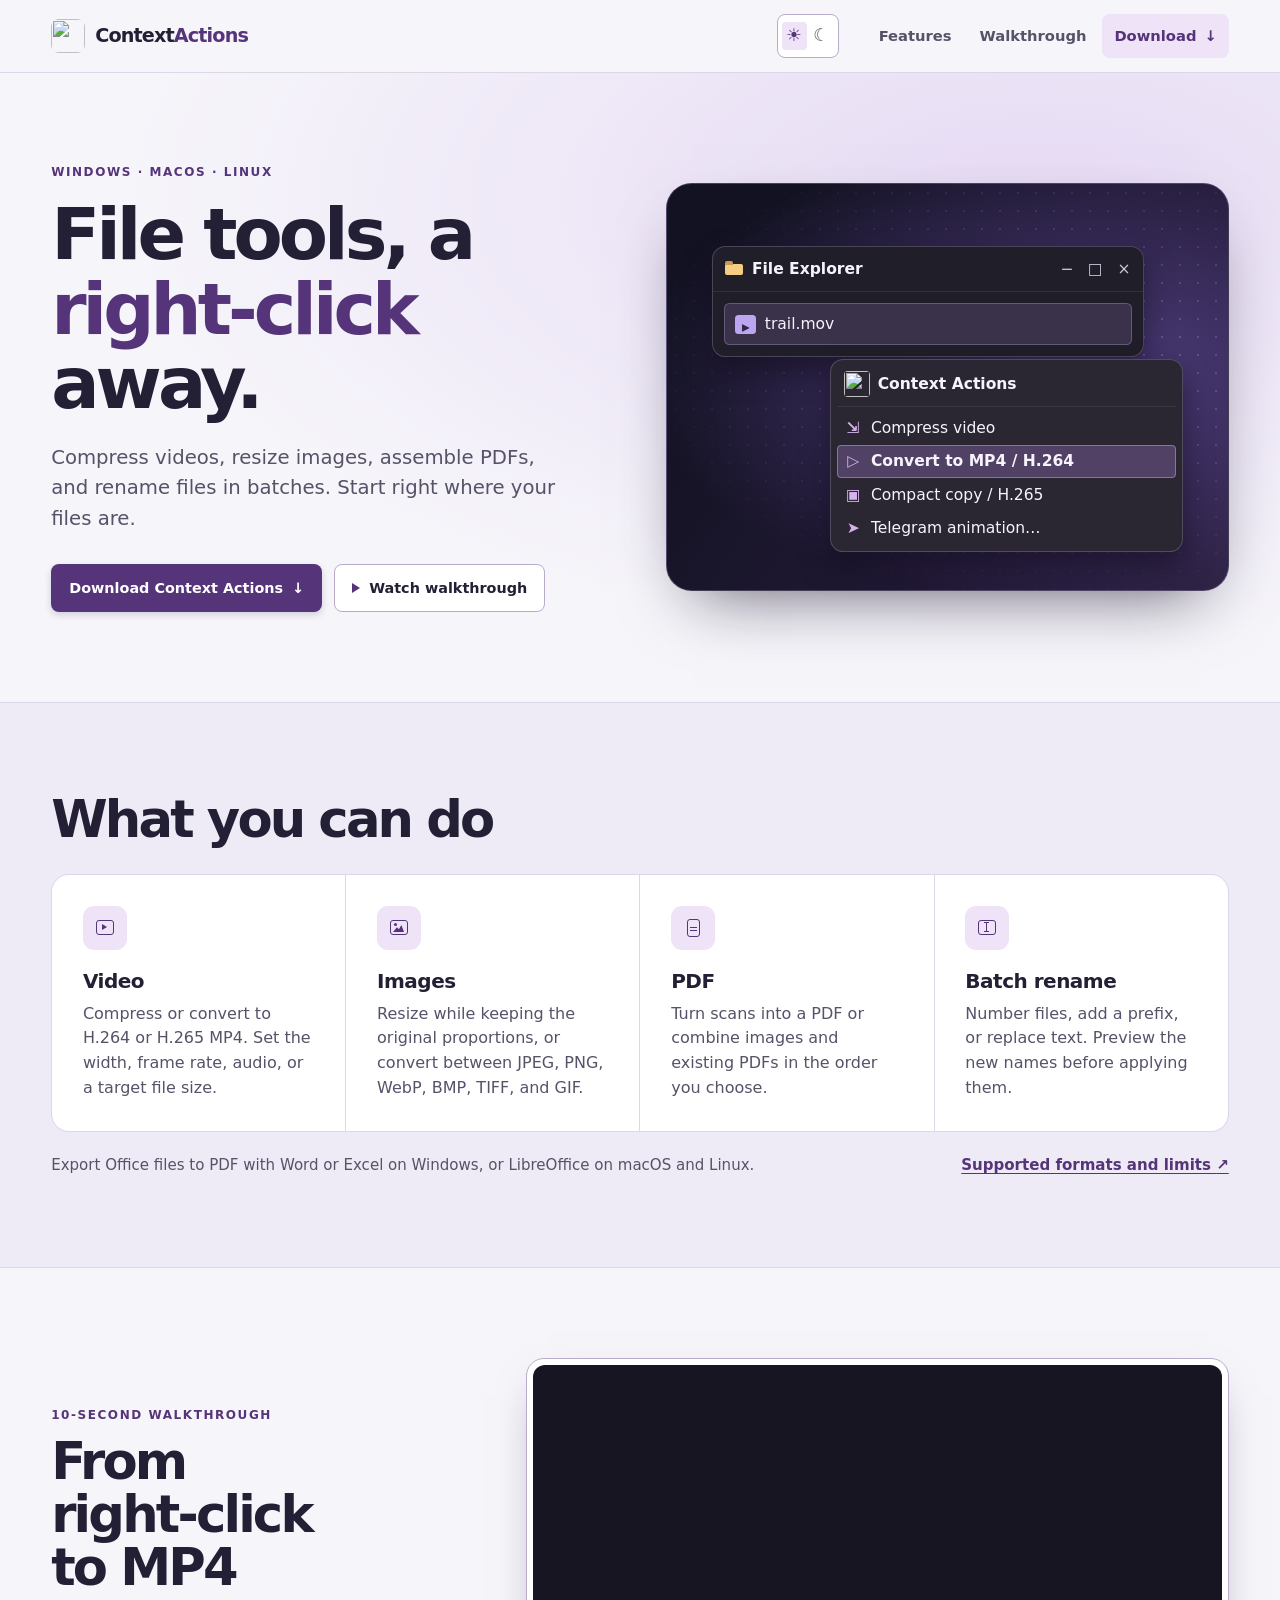
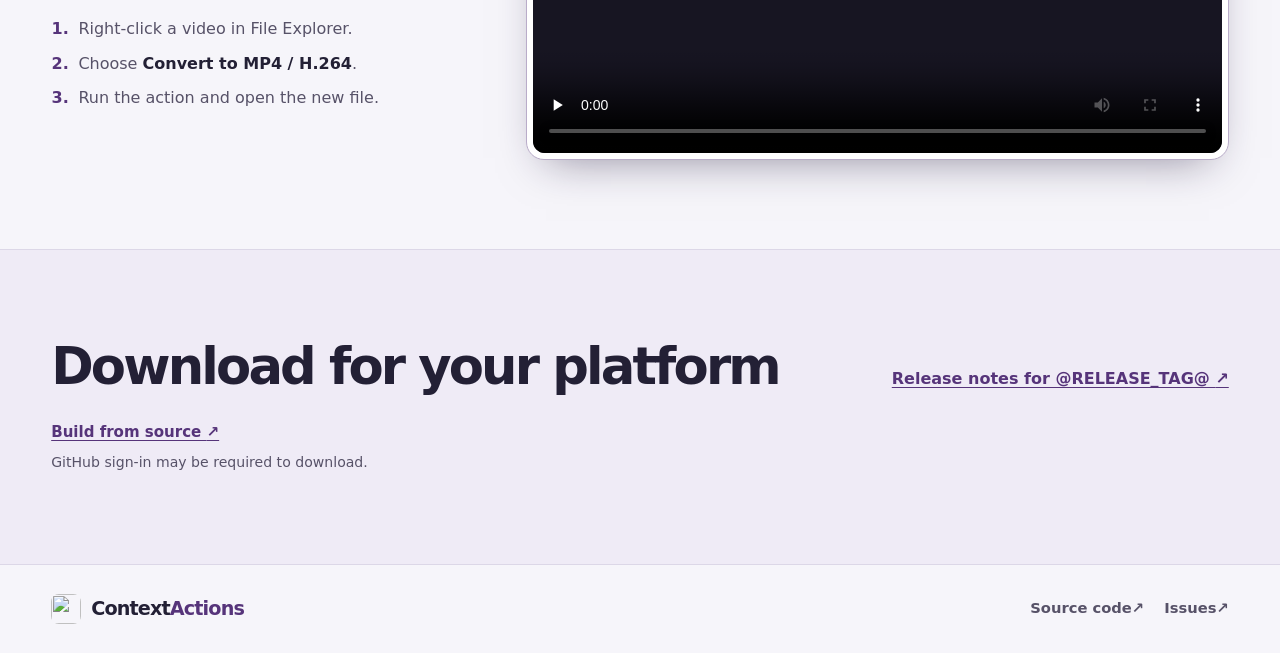
==== commit 5c0d3cd2: "Redesign the Context Actions website" ====
--- a/web/index.html
+++ b/web/index.html
@@ -2,9 +2,9 @@
 <html lang="en">
 <head>
   <meta charset="utf-8">
-  <meta name="viewport" content="width=device-width, initial-scale=1">
+  <meta name="viewport" content="width=device-width, initial-scale=1, viewport-fit=cover">
   <meta name="description" content="Compress videos, resize images, assemble PDFs, and batch rename files with Context Actions for Windows, macOS, and Linux.">
-  <meta name="theme-color" content="#f7f8f4">
+  <meta name="theme-color" content="#f6f5fa">
   <title>Context Actions — File tools for Windows, macOS, and Linux</title>
   <link rel="icon" href="./assets/context-actions.png">
   <script src="./theme.js"></script>
@@ -16,94 +16,63 @@
     <div class="shell header-inner">
       <a class="brand" href="./">
         <img src="./assets/context-actions.png" width="34" height="34" alt="">
-        Context<span>Actions</span>
+        <span>Context<span class="brand-accent">Actions</span></span>
       </a>
+      <button class="theme-switch" type="button" role="switch" aria-label="Dark theme" aria-checked="false" hidden>
+        <span aria-hidden="true">☀︎</span>
+        <span aria-hidden="true">☾</span>
+      </button>
       <nav aria-label="Main navigation">
-        <a href="#downloads">Downloads</a>
         <a href="#actions">Features</a>
         <a href="#walkthrough">Walkthrough</a>
+        <a class="nav-download" href="#downloads">Download <span aria-hidden="true">↓</span></a>
       </nav>
-      <div class="header-actions">
-        <button class="theme-switch" type="button" role="switch" aria-label="Dark theme" aria-checked="false" hidden>
-          <span aria-hidden="true">☀︎</span>
-          <span aria-hidden="true">☾</span>
-        </button>
-        <a class="repo-link" href="https://github.com/ShortKedr/context-actions">GitHub <span aria-hidden="true">↗</span></a>
-      </div>
     </div>
   </header>
 
-  <main id="content">
-    <section class="shell hero" aria-labelledby="hero-title">
-      <div class="hero-copy">
-        <p class="eyebrow"><span class="status-dot"></span> @RELEASE_TAG@ · Windows, macOS, Linux</p>
-        <h1 id="hero-title">File tools, a<br class="hero-break"> <em>right-click</em> away.</h1>
-        <p class="hero-description">Compress videos, resize images, assemble PDFs, and rename files in batches. Start right where your files are.</p>
-        <div class="button-row">
-          <a class="button button-primary" href="#downloads">Download Context Actions <span aria-hidden="true">↓</span></a>
-          <a class="button button-secondary" href="#walkthrough"><span class="play-icon" aria-hidden="true"></span> Watch walkthrough</a>
+  <main id="content" tabindex="-1">
+    <section class="hero-band" aria-labelledby="hero-title">
+      <div class="shell hero">
+        <div class="hero-copy">
+          <p class="eyebrow">Windows · macOS · Linux</p>
+          <h1 id="hero-title">File tools, a <em class="keep-together">right-click</em> away.</h1>
+          <p class="hero-description">Compress videos, resize images, assemble PDFs, and rename files in batches. Start right where your files are.</p>
+          <div class="button-row">
+            <a class="button button-primary" href="#downloads">Download Context Actions <span aria-hidden="true">↓</span></a>
+            <a class="button button-secondary" href="#walkthrough"><span class="play-icon" aria-hidden="true"></span> Watch walkthrough</a>
+          </div>
         </div>
-      </div>
 
-      <div class="hero-art" aria-hidden="true">
-        <div class="explorer">
-          <div class="explorer-title">
-            <span class="explorer-tab"><span class="folder-icon"></span> File Explorer</span>
-            <span class="window-buttons">− &nbsp; □ &nbsp; ×</span>
-          </div>
-          <div class="explorer-toolbar">
-            <span class="toolbar-arrows">← &nbsp; ↑</span>
-            <span class="location"><span class="folder-icon"></span> Home <b>›</b> Videos</span>
-          </div>
-          <div class="explorer-content">
-            <div class="sidebar">
-              <div>⌂ &nbsp; Home</div>
-              <div>▤ &nbsp; Documents</div>
-              <div>▧ &nbsp; Pictures</div>
-              <div class="sidebar-active">▷ &nbsp; Videos</div>
+        <div class="hero-art" aria-hidden="true">
+          <div class="explorer">
+            <div class="explorer-title">
+              <span class="explorer-tab"><span class="folder-icon"></span> File Explorer</span>
+              <span class="window-buttons">− &nbsp; □ &nbsp; ×</span>
             </div>
             <div class="file-list">
-              <div class="file-list-heading"><span>Name</span><span>Type</span></div>
-              <div class="file-selected"><span><i class="file-icon"></i> trail.mov</span><span>MOV file</span></div>
-              <div class="file-row"><span><i class="file-icon"></i> outtakes.mp4</span><span>MP4 file</span></div>
+              <div class="file-selected"><span class="file-icon">▸</span> trail.mov</div>
+            </div>
+          </div>
+
+          <div class="context-menu">
+            <div class="menu-title">
+              <img src="./assets/context-actions.png" width="23" height="23" alt="">
+              Context Actions
+            </div>
+            <div class="menu-items">
+              <div><span class="menu-symbol">⇲</span> Compress video</div>
+              <div class="menu-selected"><span class="menu-symbol">▷</span> Convert to MP4 / H.264</div>
+              <div><span class="menu-symbol">▣</span> Compact copy / H.265</div>
+              <div><span class="menu-symbol">➤</span> Telegram animation…</div>
             </div>
           </div>
         </div>
-
-        <div class="context-menu">
-          <div class="menu-title">
-            <img src="./assets/context-actions.png" width="23" height="23" alt="">
-            Context Actions
-          </div>
-          <div class="menu-items">
-            <div><span class="menu-symbol">⇲</span> Compress video</div>
-            <div class="menu-selected"><span class="menu-symbol">▷</span> Convert to MP4 / H.264</div>
-            <div><span class="menu-symbol">▣</span> Compact copy / H.265</div>
-            <div><span class="menu-symbol">➤</span> Telegram animation…</div>
-          </div>
-          <span class="pointer"></span>
-        </div>
-        <span class="art-caption">File Explorer · Menu illustration</span>
-      </div>
-    </section>
-
-    <section class="downloads section-band" id="downloads" aria-labelledby="downloads-title">
-      <div class="shell">
-        <h2 id="downloads-title">Download for your platform.</h2>
-        <!-- DOWNLOAD_CARDS -->
-        <div class="download-links">
-          <a class="text-link" href="@RELEASE_URL@">Release notes <span aria-hidden="true">↗</span></a>
-          <!-- CHECKSUM_LINK -->
-          <a class="text-link" href="https://github.com/ShortKedr/context-actions/blob/HEAD/docs/build.md">Build from source <span aria-hidden="true">↗</span></a>
-        </div>
-        <p class="download-access">GitHub sign-in may be required to download.</p>
       </div>
     </section>
 
     <section class="features section-band" id="actions" aria-labelledby="features-title">
       <div class="shell">
-        <p class="eyebrow">Features</p>
-        <h2 id="features-title">Find the right action for your files.</h2>
+        <h2 id="features-title">What you can do</h2>
         <div class="feature-grid">
           <article class="feature-card">
             <span class="feature-icon video-icon" aria-hidden="true"><i></i></span>
@@ -136,8 +105,7 @@
     <section class="shell walkthrough" id="walkthrough" aria-labelledby="walkthrough-title">
       <div class="walkthrough-copy">
         <p class="eyebrow">10-second walkthrough</p>
-        <h2 id="walkthrough-title">From right-click to MP4.</h2>
-        <p>See the File Explorer menu, the compact action window, and the result in this recreated preview.</p>
+        <h2 id="walkthrough-title">From <span class="keep-together">right-click</span> to MP4</h2>
         <ol class="steps">
           <li>Right-click a video in File Explorer.</li>
           <li>Choose <strong>Convert to MP4 / H.264</strong>.</li>
@@ -145,16 +113,34 @@
         </ol>
       </div>
       <div class="walkthrough-frame">
-        <iframe src="./docs/showcase/index.html?embed" title="Recreated walkthrough of converting a video to MP4" loading="lazy" tabindex="-1"></iframe>
+        <video controls playsinline preload="none" width="1280" height="720"
+          poster="./assets/demo-poster.jpg" aria-label="Video walkthrough of converting a file to MP4">
+          <source src="./docs/showcase/demo.mp4" type="video/mp4">
+          <a href="./docs/showcase/demo.mp4">Open the MP4 walkthrough</a>
+        </video>
       </div>
     </section>
 
+    <section class="downloads section-band" id="downloads" aria-labelledby="downloads-title">
+      <div class="shell">
+        <div class="section-heading">
+          <h2 id="downloads-title">Download for your platform</h2>
+          <a class="text-link" href="@RELEASE_URL@">Release notes for @RELEASE_TAG@ <span aria-hidden="true">↗</span></a>
+        </div>
+        <!-- DOWNLOAD_CARDS -->
+        <div class="download-links">
+          <!-- CHECKSUM_LINK -->
+          <a class="text-link" href="https://github.com/ShortKedr/context-actions/blob/HEAD/docs/build.md">Build from source <span aria-hidden="true">↗</span></a>
+        </div>
+        <p class="download-access">GitHub sign-in may be required to download.</p>
+      </div>
+    </section>
   </main>
 
   <footer class="shell site-footer">
     <a class="brand" href="./">
       <img src="./assets/context-actions.png" width="30" height="30" alt="">
-      Context<span>Actions</span>
+      <span>Context<span class="brand-accent">Actions</span></span>
     </a>
     <div class="footer-links">
       <a href="https://github.com/ShortKedr/context-actions">Source code <span aria-hidden="true">↗</span></a>
--- a/web/site.css
+++ b/web/site.css
@@ -3,34 +3,40 @@
   font-family: "Segoe UI", system-ui, sans-serif;
   color: var(--ink);
   background: var(--paper);
-  --ink: #141c2e;
-  --muted: #505c70;
-  --blue: #164ecc;
-  --line: #dce1e6;
-  --paper: #f7f8f4;
+  --ink: #232035;
+  --muted: #575268;
+  --accent: #56347a;
+  --line: #dcd7e7;
+  --paper: #f6f5fa;
   --surface: #fff;
-  --band: #eef1f6;
-  --control-line: #cdd5df;
-  --icon-bg: #e8efff;
-  --primary: #164ecc;
-  --primary-hover: #123ca1;
-  --focus: #b6490b;
+  --band: #efebf6;
+  --control-line: #b9acc9;
+  --icon-bg: #eee3f7;
+  --primary: #56347a;
+  --primary-hover: #41245f;
+  --on-primary: #fff;
+  --focus: #7840a8;
+  --hero-glow: #e6daf4;
+  --gutter: clamp(16px, 4vw, 56px);
+  --section-space: clamp(48px, 7vw, 104px);
 }
 
 :root[data-theme="dark"] {
   color-scheme: dark;
-  --ink: #edf3ff;
-  --muted: #b4c1d7;
-  --blue: #91b5ff;
-  --line: #303e55;
-  --paper: #101724;
-  --surface: #1b2639;
-  --band: #141e2e;
-  --control-line: #4a5b78;
-  --icon-bg: #263a61;
-  --primary: #285fd5;
-  --primary-hover: #2251b6;
-  --focus: #ffad76;
+  --ink: #f9f7ff;
+  --muted: #dcd2ef;
+  --accent: #d5b3ed;
+  --line: #40394a;
+  --paper: #131222;
+  --surface: #201e28;
+  --band: #191625;
+  --control-line: #746784;
+  --icon-bg: #39324a;
+  --primary: #d5b3ed;
+  --primary-hover: #e7c8fa;
+  --on-primary: #251931;
+  --focus: #e2bbf8;
+  --hero-glow: #30234c;
 }
 
 ::view-transition {
@@ -43,7 +49,7 @@
 }
 
 *, *::before, *::after { box-sizing: border-box; }
-body { margin: 0; line-height: 1.55; }
+body { margin: 0; padding-block: env(safe-area-inset-top) env(safe-area-inset-bottom); line-height: 1.55; }
 a { color: inherit; }
 img { display: block; }
 section[id] { scroll-margin-top: 24px; }
@@ -51,45 +57,58 @@
 
 :focus-visible {
   outline: 3px solid var(--focus);
-  outline-offset: 5px;
+  outline-offset: 4px;
 }
 
 .skip-link {
   position: absolute;
   z-index: 3;
-  top: 8px;
-  left: 8px;
+  top: max(8px, env(safe-area-inset-top));
+  left: max(8px, env(safe-area-inset-left));
   transform: translateY(calc(-100% - 12px));
   padding: 8px 14px;
   background: var(--surface);
 }
 .skip-link:focus { transform: none; }
 
-.shell { width: min(1280px, calc(100% - 104px)); margin-inline: auto; }
-.site-header { border-bottom: 1px solid var(--line); }
-.header-inner { min-height: 74px; display: flex; align-items: center; gap: 32px; }
+.shell {
+  --inset-start: max(var(--gutter), env(safe-area-inset-left));
+  --inset-end: max(var(--gutter), env(safe-area-inset-right));
+  width: min(1248px, calc(100% - var(--inset-start) - var(--inset-end)));
+  margin-left: max(var(--inset-start), calc((100% - 1248px) / 2));
+}
+.site-header { border-bottom: 1px solid var(--line); background: var(--paper); }
+.header-inner { min-height: 72px; display: flex; align-items: center; gap: clamp(12px, 2.25vw, 28px); }
 .brand {
   display: inline-flex;
   align-items: center;
-  font-size: 1.125rem;
+  gap: 10px;
+  font-size: 1.2rem;
   font-weight: 750;
   letter-spacing: -.045em;
   white-space: nowrap;
   text-decoration: none;
 }
-.brand img { border-radius: 8px; margin-right: 9px; }
-.brand span { color: var(--blue); }
-.header-inner nav { display: flex; align-items: center; gap: clamp(16px, 2.75vw, 39px); margin-inline: auto; }
-.header-inner nav a, .repo-link, .footer-links a { font-size: .92rem; font-weight: 600; text-decoration: none; }
-.header-inner nav a, .footer-links a { color: var(--muted); }
-.header-inner nav a:hover, .footer-links a:hover { color: var(--blue); text-decoration: underline; }
-.header-actions { display: flex; align-items: center; gap: 8px; }
-.repo-link { border: 1px solid var(--control-line); border-radius: 8px; padding: 8px 13px; white-space: nowrap; }
-.repo-link:hover { border-color: var(--blue); color: var(--blue); }
-.repo-link span { margin-left: 4px; }
+.brand img { border-radius: 8px; }
+.brand-accent { color: var(--accent); }
+.header-inner nav { display: flex; align-items: center; flex-wrap: wrap; gap: 4px; }
+.header-inner nav a, .footer-links a {
+  display: inline-flex;
+  align-items: center;
+  min-height: 44px;
+  font-size: .92rem;
+  font-weight: 650;
+  text-decoration: none;
+  color: var(--muted);
+}
+.header-inner nav a { padding-inline: 12px; border-radius: 8px; }
+.header-inner nav a:hover, .footer-links a:hover { color: var(--accent); text-decoration: underline; text-underline-offset: 4px; }
+.header-inner nav .nav-download { gap: 8px; color: var(--accent); background: var(--icon-bg); }
 .theme-switch:not([hidden]) {
   display: inline-flex;
   align-items: center;
+  min-height: 44px;
+  margin-inline-start: auto;
   gap: 2px;
   padding: 4px;
   border: 1px solid var(--control-line);
@@ -98,7 +117,7 @@
   color: var(--muted);
   cursor: pointer;
 }
-.theme-switch:hover { border-color: var(--blue); }
+.theme-switch:hover { border-color: var(--accent); }
 .theme-switch span {
   display: grid;
   place-items: center;
@@ -110,145 +129,149 @@
 .theme-switch[aria-checked="false"] span:first-child,
 .theme-switch[aria-checked="true"] span:last-child {
   background: var(--icon-bg);
-  color: var(--blue);
-}
-
+  color: var(--accent);
+}
+
+.hero-band {
+  background: radial-gradient(ellipse at 81% 20%, var(--hero-glow), transparent 62%);
+}
 .hero {
   display: grid;
-  grid-template-columns: 1fr 1.1fr;
-  align-items: center;
-  gap: clamp(32px, 5.2vw, 78px);
-  padding-block: 70px;
+  grid-template-columns: minmax(0, 1fr) minmax(0, 1fr);
+  align-items: center;
+  gap: clamp(24px, 4vw, 60px);
+  padding-block: var(--section-space);
 }
 .eyebrow {
-  color: var(--blue);
+  color: var(--accent);
   font-size: .75rem;
   font-weight: 750;
   letter-spacing: .13em;
   text-transform: uppercase;
 }
-.hero-copy .eyebrow { display: flex; align-items: center; gap: 9px; }
-.status-dot { width: 8px; height: 8px; border-radius: 50%; background: #2667ed; box-shadow: 0 0 0 4px #2667ed1a; }
-h1, h2 { line-height: 1.06; letter-spacing: -.055em; font-weight: 750; }
-h1 { font-size: clamp(3rem, 5.25vw, 5.5rem); margin-block: 19px 22px; }
-h1 em { color: var(--blue); font-style: normal; }
-h2 { font-size: clamp(2.1rem, 3.6vw, 3.55rem); margin-block: 12px 20px; }
-.hero-description { color: var(--muted); max-width: 37ch; font-size: clamp(1.04rem, 1.6vw, 1.3rem); }
-.button-row { display: flex; flex-wrap: wrap; gap: 10px; margin-top: 29px; }
+h1, h2 { line-height: 1.04; letter-spacing: -.055em; font-weight: 750; text-wrap: balance; }
+.keep-together { white-space: nowrap; }
+h1 { max-width: 13ch; font-size: clamp(2.75rem, 5.6vw, 5.25rem); margin-block: 16px 22px; }
+h1 em { color: var(--accent); font-style: normal; }
+h2 { font-size: clamp(2rem, 4vw, 3.5rem); }
+.hero-description { color: var(--muted); max-width: 43ch; font-size: clamp(1.05rem, 1.6vw, 1.23rem); text-wrap: pretty; }
+.button-row { display: flex; flex-wrap: wrap; gap: 12px; margin-top: 30px; }
 .button {
   display: inline-flex;
   align-items: center;
   justify-content: center;
   gap: 9px;
-  min-height: 46px;
-  padding: 10px 15px;
+  min-height: 48px;
+  padding: 10px 17px;
   border: 1px solid transparent;
   border-radius: 8px;
   font-weight: 650;
   font-size: .9rem;
   text-decoration: none;
 }
-.button-primary { background: var(--primary); color: white; box-shadow: 0 3px 7px #1843a22b; }
+.button-primary { background: var(--primary); color: var(--on-primary); box-shadow: 0 3px 7px #2118392b; }
 .button-primary:hover { background: var(--primary-hover); }
 .button-secondary { border-color: var(--control-line); background: var(--surface); }
-.button-secondary:hover { border-color: var(--blue); color: var(--blue); }
-.play-icon { width: 0; height: 0; border-top: 5px solid transparent; border-bottom: 5px solid transparent; border-left: 8px solid var(--blue); }
+.button-secondary:hover { border-color: var(--accent); color: var(--accent); }
+.play-icon { width: 0; height: 0; border-top: 5px solid transparent; border-bottom: 5px solid transparent; border-left: 8px solid var(--accent); }
 
 .hero-art {
+  display: grid;
+  grid-template-columns: repeat(12, minmax(0, 1fr));
+  grid-template-rows: repeat(12, minmax(0, 1fr));
+  align-items: start;
+  aspect-ratio: 1.38;
+  container-type: inline-size;
   position: relative;
-  aspect-ratio: 1.42;
-  overflow: hidden;
   isolation: isolate;
-  border-radius: 20px;
-  background: radial-gradient(ellipse at 90% 2%, #739dff 0, transparent 55%), linear-gradient(144deg, #244aa9 3%, #2853cf 47%, #122e78 100%);
-  box-shadow: 0 16px 35px #142d7024;
-  font-size: clamp(.6rem, 1vw, .88rem);
+  padding: 6% 8%;
+  border: 1px solid #a89bbb4f;
+  border-radius: clamp(16px, 2vw, 28px);
+  background:
+    radial-gradient(ellipse at 73% 46%, #4e3d7c 0%, transparent 75%),
+    linear-gradient(125deg, #131222 15%, #231a38 73%, #2f2345);
+  box-shadow: 0 28px 64px -28px #110b22a6;
+  color: #f6f3fb;
 }
 .hero-art::before {
   content: "";
   position: absolute;
   inset: 0;
   z-index: -1;
-  background-image: radial-gradient(#d3e3ff62 1px, transparent 1px);
-  background-size: 17px 17px;
-  mask-image: linear-gradient(135deg, #000, transparent 80%);
+  border-radius: inherit;
+  background-image: radial-gradient(#dfc5fb48 1px, transparent 1px);
+  background-size: 18px 18px;
+  mask-image: radial-gradient(ellipse at 72% 44%, #000, transparent 80%);
+}
+.explorer, .context-menu {
+  border: 1px solid #a89bbb4f;
+  border-radius: .85em;
+  background: #201e28;
+  box-shadow: 0 14px 28px #10091984;
+  font-size: clamp(.66rem, 3.3cqw, 1.05rem);
 }
 .explorer {
-  position: absolute;
-  inset: 12% 7% 22% 8%;
+  grid-area: 2 / 1 / auto / 12;
   overflow: hidden;
-  border: 1px solid #fff9;
-  border-radius: 10px;
-  background: #fff;
-  box-shadow: 0 19px 36px #0b225e57;
-  color: #3c495e;
-}
-.explorer-title { display: flex; justify-content: space-between; align-items: center; gap: 6px; padding: 7px 11px 0; background: #e9edf5; }
-.explorer-tab { display: flex; align-items: center; gap: 7px; padding: 5px 12px; border-radius: 6px 6px 0 0; background: #f7f9fd; font-weight: 650; white-space: nowrap; }
-.window-buttons { white-space: nowrap; font-size: 1.1em; }
-.folder-icon { display: inline-block; width: 1em; height: .68em; position: relative; border-radius: 2px; background: #efb844; vertical-align: middle; }
-.folder-icon::before { content: ""; position: absolute; top: -.2em; left: 0; width: .48em; height: .26em; border-radius: 2px 2px 0 0; background: #d99422; }
-.explorer-toolbar { display: flex; gap: 10px; align-items: center; padding: 8px 11px; border-bottom: 1px solid #e7ebf2; background: #f7f9fd; }
-.toolbar-arrows { white-space: nowrap; font-weight: 700; color: #53637e; }
-.location { display: flex; align-items: center; gap: 8px; flex: 1; padding: 3px 7px; border: 1px solid #dce3ef; border-radius: 4px; background: #fff; white-space: nowrap; }
-.location b { color: #53637e; }
-.explorer-content { display: grid; grid-template-columns: 27% 1fr; }
-.sidebar { min-height: 200px; padding: 8px 4px; border-right: 1px solid #e7ebf2; }
-.sidebar div { padding: 4px 6px; overflow: hidden; white-space: nowrap; }
-.sidebar-active { border-radius: 4px; background: #eef3fc; font-weight: 650; }
-.file-list { padding: 7px 6px; }
-.file-list > div { display: grid; grid-template-columns: 1fr .52fr; align-items: center; padding: 4px 7px; white-space: nowrap; }
-.file-list-heading { color: #50627c; font-size: .92em; }
-.file-selected { border: 1px solid #b4cef7; border-radius: 3px; background: #e0ecff; }
-.file-row { border: 1px solid transparent; }
-.file-icon { display: inline-block; width: .85em; height: 1em; margin-right: .25em; vertical-align: -.16em; border: 1px solid #6895e2; border-radius: 2px; background: #f1f6ff; }
+}
+.explorer-title {
+  display: flex;
+  align-items: center;
+  justify-content: space-between;
+  gap: .5em;
+  padding: .65em .8em;
+  border-bottom: 1px solid #ffffff13;
+}
+.explorer-tab { display: flex; align-items: center; gap: .6em; font-weight: 650; }
+.window-buttons { white-space: nowrap; color: #cfc7dc; }
+.folder-icon { display: inline-block; width: 1.1em; height: .72em; position: relative; border-radius: 2px; background: #f6ce82; }
+.folder-icon::before { content: ""; position: absolute; top: -.15em; left: 0; width: .5em; height: .26em; border-radius: 2px 2px 0 0; background: #c79a56; }
+.file-list { padding: .72em; }
+.file-selected {
+  display: flex;
+  align-items: center;
+  gap: .55em;
+  padding: .5em .65em;
+  border: 1px solid #ad9acf5e;
+  border-radius: .35em;
+  background: #39324a;
+}
+.file-icon {
+  display: grid;
+  place-items: center;
+  width: 1.35em;
+  height: 1.25em;
+  border-radius: .23em;
+  background: #bca6ef;
+  color: #31264a;
+}
 .context-menu {
-  position: absolute;
-  inset: auto 6% 11% auto;
-  width: 55%;
-  padding: 7px;
-  border: 1px solid #d8e2f5;
-  border-radius: 10px;
-  background: #f8faff;
-  box-shadow: 0 15px 35px #06174655;
-}
-.menu-title { display: flex; align-items: center; gap: 6px; padding: 2px 5px 6px; border-bottom: 1px solid #dfe6f1; font-weight: 700; }
+  grid-area: 6 / 4 / auto / -1;
+  padding: .42em;
+  background: #2a2732;
+}
+.menu-title { display: flex; align-items: center; gap: .5em; padding: .32em .45em .55em; border-bottom: 1px solid #ffffff13; font-weight: 700; }
 .menu-title img { width: 1.65em; height: 1.65em; border-radius: 4px; }
-.menu-items { padding-top: 4px; }
-.menu-items > div { display: flex; align-items: center; gap: .65em; padding: .4em .55em; white-space: nowrap; }
-.menu-symbol { width: 1.1em; text-align: center; font-weight: 700; color: #2a54ad; }
-.menu-selected { border-radius: 4px; background: #dce9ff; color: #143b91; font-weight: 700; }
-.pointer { position: absolute; top: 55%; right: 2%; width: 16px; height: 20px; transform: rotate(-13deg); filter: drop-shadow(1px 2px 1px #1127537a); }
-.pointer::before, .pointer::after { content: ""; position: absolute; inset: 0; clip-path: polygon(0 0, 100% 66%, 56% 68%, 70% 100%, 44% 100%, 32% 73%, 0 96%); background: #17243b; }
-.pointer::after { inset: 2px 3px 3px 2px; background: #fff; }
-.art-caption { position: absolute; bottom: 3%; left: 8%; color: #fff; font-size: .84em; letter-spacing: .02em; }
-
-[data-theme="dark"] .hero-art {
-  background: radial-gradient(ellipse at 90% 2%, #4265ac 0, transparent 55%), linear-gradient(144deg, #1e3879, #21449f 47%, #101e4f);
-}
-[data-theme="dark"] .explorer,
-[data-theme="dark"] .context-menu {
-  background: var(--surface);
-  border-color: var(--control-line);
-  color: var(--ink);
-}
-[data-theme="dark"] .explorer-title,
-[data-theme="dark"] .location { background: var(--paper); }
-[data-theme="dark"] .explorer-tab,
-[data-theme="dark"] .explorer-toolbar,
-[data-theme="dark"] .sidebar-active { background: var(--band); }
-[data-theme="dark"] :is(.explorer-toolbar, .location, .sidebar, .menu-title) { border-color: var(--line); }
-[data-theme="dark"] :is(.toolbar-arrows, .location b, .file-list-heading) { color: var(--muted); }
-[data-theme="dark"] .file-selected { border-color: var(--control-line); background: var(--icon-bg); }
-[data-theme="dark"] .menu-symbol { color: var(--blue); }
-[data-theme="dark"] .menu-selected { background: var(--icon-bg); color: var(--ink); }
-
-.section-band { padding-block: 66px 57px; border-block: 1px solid var(--line); background: var(--band); }
-.feature-grid { display: grid; grid-template-columns: repeat(4, minmax(0, 1fr)); gap: 14px; margin-top: 27px; }
-.feature-card { min-width: 0; padding: 21px; border: 1px solid var(--line); border-radius: 12px; background: var(--surface); }
-.feature-card h3 { margin: 11px 0 4px; font-size: 1.19rem; letter-spacing: -.025em; }
-.feature-card p, .feature-note, .walkthrough-copy > p:not(.eyebrow) { color: var(--muted); }
-.feature-icon { display: grid; place-items: center; width: 38px; height: 38px; border-radius: 8px; background: var(--icon-bg); color: var(--blue); }
+.menu-items { padding-top: .3em; }
+.menu-items > div { display: flex; align-items: center; gap: .58em; padding: .3em .48em; }
+.menu-symbol { flex: 0 0 1.1em; text-align: center; font-weight: 700; color: #d5b3ed; }
+.menu-selected { border-radius: 4px; background: #514165; outline: 1px solid #b9a1e787; outline-offset: -1px; font-weight: 700; }
+
+.section-band { padding-block: var(--section-space); border-block: 1px solid var(--line); background: var(--band); }
+.feature-grid {
+  display: grid;
+  grid-template-columns: repeat(4, minmax(0, 1fr));
+  gap: 1px;
+  margin-top: 28px;
+  overflow: hidden;
+  border: 1px solid var(--line);
+  border-radius: 18px;
+  background: var(--line);
+}
+.feature-card { min-width: 0; padding: clamp(20px, 2.4vw, 32px); background: var(--surface); }
+.feature-card h3 { margin: 16px 0 5px; font-size: 1.25rem; letter-spacing: -.025em; }
+.feature-card p, .feature-note { color: var(--muted); }
+.feature-icon { display: grid; place-items: center; width: 44px; height: 44px; border-radius: 11px; background: var(--icon-bg); color: var(--accent); }
 .feature-icon i { position: relative; display: block; width: 18px; height: 15px; border: 1.6px solid currentColor; border-radius: 3px; }
 .feature-icon i::before, .feature-icon i::after { content: ""; position: absolute; }
 .video-icon i::before { top: 3px; left: 5px; border-block: 3px solid transparent; border-left: 5px solid currentColor; }
@@ -258,24 +281,26 @@
 .pdf-icon i::before { left: 2px; right: 2px; top: 7px; height: 4px; border-block: 1px solid currentColor; }
 .rename-icon i::before { top: 1px; left: 7px; width: 1px; height: 10px; background: currentColor; }
 .rename-icon i::after { top: 1px; left: 5px; width: 5px; height: 10px; border-block: 1px solid currentColor; }
-.feature-note { display: flex; flex-wrap: wrap; align-items: baseline; justify-content: space-between; gap: 8px 18px; margin-top: 19px; font-size: .94rem; }
-.text-link { color: var(--blue); font-weight: 650; text-underline-offset: 3px; }
+.feature-note { display: flex; flex-wrap: wrap; align-items: baseline; justify-content: space-between; gap: 8px 20px; margin-top: 22px; font-size: .94rem; }
+.text-link { color: var(--accent); font-weight: 650; text-underline-offset: 3px; }
 .text-link:hover { text-decoration-thickness: 2px; }
 
-.walkthrough { display: grid; grid-template-columns: .76fr 1.24fr; align-items: center; gap: clamp(26px, 6vw, 90px); padding-block: 82px; }
-.walkthrough-copy > p:not(.eyebrow) { max-width: 38ch; }
-.steps { display: grid; gap: 9px; margin: 20px 0 0; padding-left: 1.4em; font-size: .94rem; }
-.steps li::marker { color: var(--blue); font-weight: 700; }
-.walkthrough-frame { padding: 8px; border: 1px solid var(--control-line); border-radius: 15px; background: var(--band); box-shadow: 0 13px 32px #1839731c; }
-.walkthrough-frame iframe { display: block; width: 100%; height: auto; aspect-ratio: 16 / 9; border: 0; border-radius: 9px; background: #171522; }
-
-.downloads { background: var(--paper); border-bottom: 0; }
-.downloads h2 { margin-top: 0; }
-.download-grid { display: grid; grid-template-columns: repeat(auto-fit, minmax(min(100%, 254px), 1fr)); gap: 14px; align-items: start; }
-.download-card { padding: 21px; border: 1px solid var(--line); border-radius: 12px; background: var(--surface); }
-.download-card h3 { font-size: 1.32rem; letter-spacing: -.025em; }
+.walkthrough { display: grid; grid-template-columns: minmax(0, .73fr) minmax(0, 1.27fr); align-items: center; gap: clamp(24px, 5.5vw, 78px); padding-block: var(--section-space); }
+.walkthrough h2 { margin-top: 10px; }
+.steps { display: grid; gap: 10px; margin: 22px 0 0; padding-inline-start: 1.45em; color: var(--muted); }
+.steps li { padding-inline-start: .25em; }
+.steps li::marker { color: var(--accent); font-weight: 750; }
+.steps strong { color: var(--ink); }
+.walkthrough-frame { padding: 6px; border: 1px solid var(--control-line); border-radius: 18px; background: var(--surface); box-shadow: 0 18px 42px -20px #21183980; }
+.walkthrough-frame video { display: block; width: 100%; height: auto; aspect-ratio: 16 / 9; border-radius: 12px; background: #171522; }
+
+.section-heading { display: flex; flex-wrap: wrap; align-items: baseline; justify-content: space-between; gap: 12px 24px; margin-bottom: 28px; }
+.download-grid { display: flex; flex-wrap: wrap; gap: 16px; align-items: start; }
+.download-card { flex: 1 1 min(100%, 16rem); min-width: 0; padding: clamp(20px, 2.4vw, 30px); border: 1px solid var(--line); border-radius: 16px; background: var(--surface); }
+.download-card h3 { font-size: 1.4rem; letter-spacing: -.025em; }
 .download-card p { color: var(--muted); font-size: .94rem; }
-.download-card > .button, .download-card details { margin-top: 16px; }
+.download-card > .button, .download-card details { margin-top: 18px; }
+.download-card .button { width: 100%; }
 .download-card > .text-link, .download-card details > .text-link { display: block; width: fit-content; margin-top: 10px; font-size: .9rem; }
 .download-card summary { cursor: pointer; list-style: none; }
 .download-card summary::-webkit-details-marker { display: none; }
@@ -287,38 +312,41 @@
 .download-links { display: flex; flex-wrap: wrap; gap: 8px 20px; margin-top: 18px; font-size: .94rem; }
 .download-access { margin-top: 8px; color: var(--muted); font-size: .88rem; }
 
-.site-footer { min-height: 80px; display: flex; align-items: center; justify-content: space-between; gap: 15px; padding-block: 15px; }
+.site-footer { min-height: 88px; display: flex; flex-wrap: wrap; align-items: center; justify-content: space-between; gap: 8px 20px; padding-block: 16px; }
 .footer-links { display: flex; gap: 20px; flex-wrap: wrap; }
 
-@media (max-width: 1040px) {
-  .shell { width: calc(100% - 64px); }
-  .hero { gap: 32px; padding-block: 54px; }
+@media (max-width: 920px) {
   .feature-grid { grid-template-columns: repeat(2, minmax(0, 1fr)); }
 }
 
-@media (max-width: 760px) {
-  .shell { width: calc(100% - 36px); }
-  .header-inner { gap: 12px 18px; padding-block: 12px; flex-wrap: wrap; justify-content: space-between; }
-  .header-inner nav { order: 1; width: 100%; gap: 20px; margin-inline: 0; }
+@media (min-width: 741px) and (max-width: 920px) {
+  .button-row { display: grid; }
+  .hero-art { aspect-ratio: 1.3; }
+}
+
+@media (max-width: 740px) {
   .hero, .walkthrough { grid-template-columns: minmax(0, 1fr); }
-  .hero { padding-block: 42px; }
-  .hero-art { font-size: clamp(.58rem, 2.1vw, .9rem); }
-  .hero-break { display: none; }
-  h1 { max-width: 11ch; }
-  .section-band, .walkthrough { padding-block: 46px; }
-}
-
-@media (max-width: 400px) {
+  .hero { gap: 34px; }
+  .hero-art { width: min(100%, 34rem); }
+  h1 { font-size: clamp(2.6rem, 8.5vw, 4rem); }
+}
+
+@media (max-width: 620px) {
+  .header-inner { gap: 10px; padding-block: 10px; flex-wrap: wrap; }
+  .header-inner nav { display: grid; grid-template-columns: repeat(3, minmax(0, 1fr)); width: 100%; }
+  .header-inner nav a { justify-content: center; padding-inline: 4px; text-align: center; }
+  .header-inner nav .nav-download { gap: 4px; }
+}
+
+@media (max-width: 420px) {
   .feature-grid { grid-template-columns: minmax(0, 1fr); }
-  .site-footer { flex-wrap: wrap; }
-  .context-menu { width: 62%; }
-  .explorer-toolbar { padding-block: 5px; }
-  .pointer { display: none; }
+  .button-row { display: grid; }
+  .hero-art { aspect-ratio: 1.3; }
+  .context-menu { grid-column-start: 3; }
 }
 
 @media (max-width: 360px) {
-  .header-inner { column-gap: 7px; }
-  .header-actions { gap: 5px; }
-  .header-actions .repo-link { padding-inline: 7px; }
-  .theme-switch span { width: 20px; }
-}
+  .header-inner nav a { font-size: .84rem; }
+  .hero-art { aspect-ratio: 1.12; }
+  .context-menu { grid-column-start: 2; }
+}
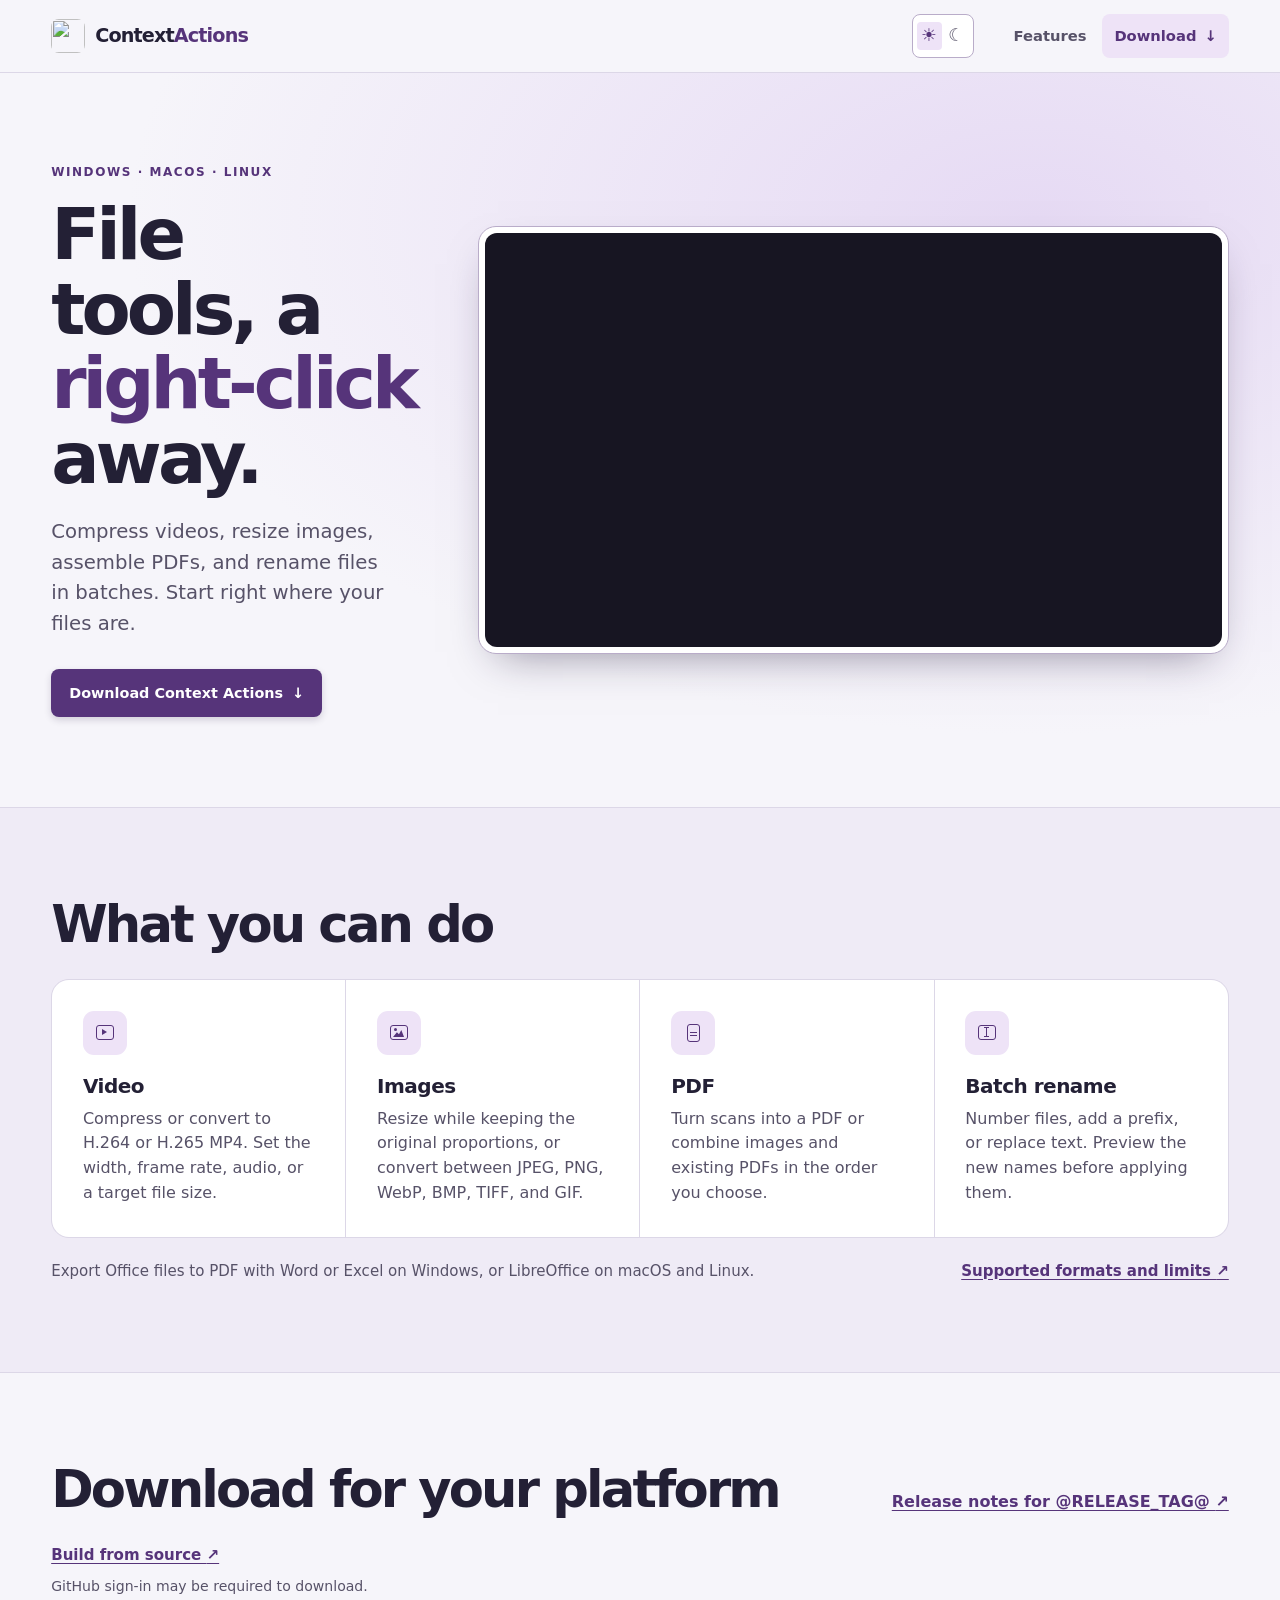
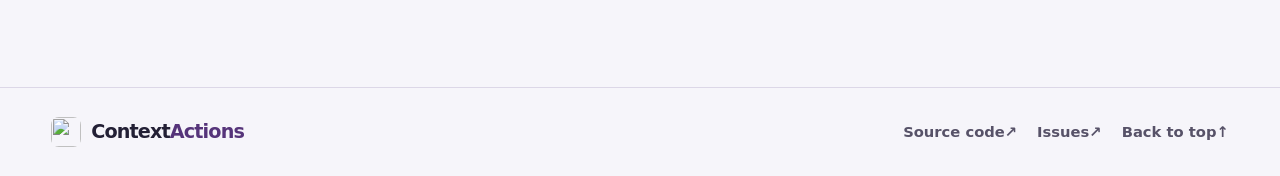
==== commit cd48a33d: "Improve website motion and showcase layout" ====
--- a/web/index.html
+++ b/web/index.html
@@ -8,9 +8,10 @@
   <title>Context Actions — File tools for Windows, macOS, and Linux</title>
   <link rel="icon" href="./assets/context-actions.png">
   <script src="./theme.js"></script>
+  <script src="./site.js" defer></script>
   <link rel="stylesheet" href="./site.css">
 </head>
-<body>
+<body id="top">
   <a class="skip-link" href="#content">Skip to content</a>
   <header class="site-header">
     <div class="shell header-inner">
@@ -24,7 +25,6 @@
       </button>
       <nav aria-label="Main navigation">
         <a href="#actions">Features</a>
-        <a href="#walkthrough">Walkthrough</a>
         <a class="nav-download" href="#downloads">Download <span aria-hidden="true">↓</span></a>
       </nav>
     </div>
@@ -37,43 +37,23 @@
           <p class="eyebrow">Windows · macOS · Linux</p>
           <h1 id="hero-title">File tools, a <em class="keep-together">right-click</em> away.</h1>
           <p class="hero-description">Compress videos, resize images, assemble PDFs, and rename files in batches. Start right where your files are.</p>
-          <div class="button-row">
-            <a class="button button-primary" href="#downloads">Download Context Actions <span aria-hidden="true">↓</span></a>
-            <a class="button button-secondary" href="#walkthrough"><span class="play-icon" aria-hidden="true"></span> Watch walkthrough</a>
-          </div>
+          <a class="button button-primary" href="#downloads">Download Context Actions <span aria-hidden="true">↓</span></a>
         </div>
 
-        <div class="hero-art" aria-hidden="true">
-          <div class="explorer">
-            <div class="explorer-title">
-              <span class="explorer-tab"><span class="folder-icon"></span> File Explorer</span>
-              <span class="window-buttons">− &nbsp; □ &nbsp; ×</span>
-            </div>
-            <div class="file-list">
-              <div class="file-selected"><span class="file-icon">▸</span> trail.mov</div>
-            </div>
-          </div>
-
-          <div class="context-menu">
-            <div class="menu-title">
-              <img src="./assets/context-actions.png" width="23" height="23" alt="">
-              Context Actions
-            </div>
-            <div class="menu-items">
-              <div><span class="menu-symbol">⇲</span> Compress video</div>
-              <div class="menu-selected"><span class="menu-symbol">▷</span> Convert to MP4 / H.264</div>
-              <div><span class="menu-symbol">▣</span> Compact copy / H.265</div>
-              <div><span class="menu-symbol">➤</span> Telegram animation…</div>
-            </div>
-          </div>
+        <div class="walkthrough-frame" id="walkthrough">
+          <video muted loop playsinline preload="none" width="1280" height="720"
+            poster="./assets/demo-poster.jpg" aria-label="Video walkthrough of converting a file to MP4">
+            <source src="./docs/showcase/demo.mp4" type="video/mp4">
+            <a href="./docs/showcase/demo.mp4">Open the MP4 walkthrough</a>
+          </video>
         </div>
       </div>
     </section>
 
     <section class="features section-band" id="actions" aria-labelledby="features-title">
       <div class="shell">
-        <h2 id="features-title">What you can do</h2>
-        <div class="feature-grid">
+        <h2 id="features-title" data-reveal>What you can do</h2>
+        <div class="feature-grid" data-reveal>
           <article class="feature-card">
             <span class="feature-icon video-icon" aria-hidden="true"><i></i></span>
             <h3>Video</h3>
@@ -95,35 +75,16 @@
             <p>Number files, add a prefix, or replace text. Preview the new names before applying them.</p>
           </article>
         </div>
-        <div class="feature-note">
+        <div class="feature-note" data-reveal>
           <p>Export Office files to PDF with Word or Excel on Windows, or LibreOffice on macOS and Linux.</p>
           <a class="text-link" href="https://github.com/ShortKedr/context-actions/blob/HEAD/docs/support.md">Supported formats and limits <span aria-hidden="true">↗</span></a>
         </div>
       </div>
     </section>
 
-    <section class="shell walkthrough" id="walkthrough" aria-labelledby="walkthrough-title">
-      <div class="walkthrough-copy">
-        <p class="eyebrow">10-second walkthrough</p>
-        <h2 id="walkthrough-title">From <span class="keep-together">right-click</span> to MP4</h2>
-        <ol class="steps">
-          <li>Right-click a video in File Explorer.</li>
-          <li>Choose <strong>Convert to MP4 / H.264</strong>.</li>
-          <li>Run the action and open the new file.</li>
-        </ol>
-      </div>
-      <div class="walkthrough-frame">
-        <video controls playsinline preload="none" width="1280" height="720"
-          poster="./assets/demo-poster.jpg" aria-label="Video walkthrough of converting a file to MP4">
-          <source src="./docs/showcase/demo.mp4" type="video/mp4">
-          <a href="./docs/showcase/demo.mp4">Open the MP4 walkthrough</a>
-        </video>
-      </div>
-    </section>
-
     <section class="downloads section-band" id="downloads" aria-labelledby="downloads-title">
       <div class="shell">
-        <div class="section-heading">
+        <div class="section-heading" data-reveal>
           <h2 id="downloads-title">Download for your platform</h2>
           <a class="text-link" href="@RELEASE_URL@">Release notes for @RELEASE_TAG@ <span aria-hidden="true">↗</span></a>
         </div>
@@ -145,6 +106,7 @@
     <div class="footer-links">
       <a href="https://github.com/ShortKedr/context-actions">Source code <span aria-hidden="true">↗</span></a>
       <a href="https://github.com/ShortKedr/context-actions/issues">Issues <span aria-hidden="true">↗</span></a>
+      <a href="#top">Back to top <span aria-hidden="true">↑</span></a>
     </div>
   </footer>
 </body>
--- a/web/site.css
+++ b/web/site.css
@@ -18,6 +18,7 @@
   --focus: #7840a8;
   --hero-glow: #e6daf4;
   --gutter: clamp(16px, 4vw, 56px);
+  --header-height: 72px;
   --section-space: clamp(48px, 7vw, 104px);
 }
 
@@ -49,10 +50,10 @@
 }
 
 *, *::before, *::after { box-sizing: border-box; }
-body { margin: 0; padding-block: env(safe-area-inset-top) env(safe-area-inset-bottom); line-height: 1.55; }
+body { margin: 0; padding-bottom: env(safe-area-inset-bottom); line-height: 1.55; }
 a { color: inherit; }
 img { display: block; }
-section[id] { scroll-margin-top: 24px; }
+section[id], .walkthrough-frame { scroll-margin-top: 24px; }
 h1, h2, h3, p { margin: 0; }
 
 :focus-visible {
@@ -61,7 +62,7 @@
 }
 
 .skip-link {
-  position: absolute;
+  position: fixed;
   z-index: 3;
   top: max(8px, env(safe-area-inset-top));
   left: max(8px, env(safe-area-inset-left));
@@ -77,8 +78,8 @@
   width: min(1248px, calc(100% - var(--inset-start) - var(--inset-end)));
   margin-left: max(var(--inset-start), calc((100% - 1248px) / 2));
 }
-.site-header { border-bottom: 1px solid var(--line); background: var(--paper); }
-.header-inner { min-height: 72px; display: flex; align-items: center; gap: clamp(12px, 2.25vw, 28px); }
+.site-header { padding-top: env(safe-area-inset-top); border-bottom: 1px solid var(--line); background: var(--paper); }
+.header-inner { min-height: var(--header-height); display: flex; align-items: center; gap: clamp(12px, 2.25vw, 28px); }
 .brand {
   display: inline-flex;
   align-items: center;
@@ -137,7 +138,7 @@
 }
 .hero {
   display: grid;
-  grid-template-columns: minmax(0, 1fr) minmax(0, 1fr);
+  grid-template-columns: minmax(0, 1fr) minmax(0, 2fr);
   align-items: center;
   gap: clamp(24px, 4vw, 60px);
   padding-block: var(--section-space);
@@ -155,7 +156,7 @@
 h1 em { color: var(--accent); font-style: normal; }
 h2 { font-size: clamp(2rem, 4vw, 3.5rem); }
 .hero-description { color: var(--muted); max-width: 43ch; font-size: clamp(1.05rem, 1.6vw, 1.23rem); text-wrap: pretty; }
-.button-row { display: flex; flex-wrap: wrap; gap: 12px; margin-top: 30px; }
+.hero-copy > .button { margin-top: 30px; }
 .button {
   display: inline-flex;
   align-items: center;
@@ -171,91 +172,10 @@
 }
 .button-primary { background: var(--primary); color: var(--on-primary); box-shadow: 0 3px 7px #2118392b; }
 .button-primary:hover { background: var(--primary-hover); }
-.button-secondary { border-color: var(--control-line); background: var(--surface); }
-.button-secondary:hover { border-color: var(--accent); color: var(--accent); }
-.play-icon { width: 0; height: 0; border-top: 5px solid transparent; border-bottom: 5px solid transparent; border-left: 8px solid var(--accent); }
-
-.hero-art {
-  display: grid;
-  grid-template-columns: repeat(12, minmax(0, 1fr));
-  grid-template-rows: repeat(12, minmax(0, 1fr));
-  align-items: start;
-  aspect-ratio: 1.38;
-  container-type: inline-size;
-  position: relative;
-  isolation: isolate;
-  padding: 6% 8%;
-  border: 1px solid #a89bbb4f;
-  border-radius: clamp(16px, 2vw, 28px);
-  background:
-    radial-gradient(ellipse at 73% 46%, #4e3d7c 0%, transparent 75%),
-    linear-gradient(125deg, #131222 15%, #231a38 73%, #2f2345);
-  box-shadow: 0 28px 64px -28px #110b22a6;
-  color: #f6f3fb;
-}
-.hero-art::before {
-  content: "";
-  position: absolute;
-  inset: 0;
-  z-index: -1;
-  border-radius: inherit;
-  background-image: radial-gradient(#dfc5fb48 1px, transparent 1px);
-  background-size: 18px 18px;
-  mask-image: radial-gradient(ellipse at 72% 44%, #000, transparent 80%);
-}
-.explorer, .context-menu {
-  border: 1px solid #a89bbb4f;
-  border-radius: .85em;
-  background: #201e28;
-  box-shadow: 0 14px 28px #10091984;
-  font-size: clamp(.66rem, 3.3cqw, 1.05rem);
-}
-.explorer {
-  grid-area: 2 / 1 / auto / 12;
-  overflow: hidden;
-}
-.explorer-title {
-  display: flex;
-  align-items: center;
-  justify-content: space-between;
-  gap: .5em;
-  padding: .65em .8em;
-  border-bottom: 1px solid #ffffff13;
-}
-.explorer-tab { display: flex; align-items: center; gap: .6em; font-weight: 650; }
-.window-buttons { white-space: nowrap; color: #cfc7dc; }
-.folder-icon { display: inline-block; width: 1.1em; height: .72em; position: relative; border-radius: 2px; background: #f6ce82; }
-.folder-icon::before { content: ""; position: absolute; top: -.15em; left: 0; width: .5em; height: .26em; border-radius: 2px 2px 0 0; background: #c79a56; }
-.file-list { padding: .72em; }
-.file-selected {
-  display: flex;
-  align-items: center;
-  gap: .55em;
-  padding: .5em .65em;
-  border: 1px solid #ad9acf5e;
-  border-radius: .35em;
-  background: #39324a;
-}
-.file-icon {
-  display: grid;
-  place-items: center;
-  width: 1.35em;
-  height: 1.25em;
-  border-radius: .23em;
-  background: #bca6ef;
-  color: #31264a;
-}
-.context-menu {
-  grid-area: 6 / 4 / auto / -1;
-  padding: .42em;
-  background: #2a2732;
-}
-.menu-title { display: flex; align-items: center; gap: .5em; padding: .32em .45em .55em; border-bottom: 1px solid #ffffff13; font-weight: 700; }
-.menu-title img { width: 1.65em; height: 1.65em; border-radius: 4px; }
-.menu-items { padding-top: .3em; }
-.menu-items > div { display: flex; align-items: center; gap: .58em; padding: .3em .48em; }
-.menu-symbol { flex: 0 0 1.1em; text-align: center; font-weight: 700; color: #d5b3ed; }
-.menu-selected { border-radius: 4px; background: #514165; outline: 1px solid #b9a1e787; outline-offset: -1px; font-weight: 700; }
+.button:active { box-shadow: none; }
+
+.walkthrough-frame { padding: clamp(2px, .45vw, 6px); border: 1px solid var(--control-line); border-radius: 18px; background: var(--surface); box-shadow: 0 18px 42px -20px #21183980; }
+.walkthrough-frame video { display: block; width: 100%; height: auto; aspect-ratio: 16 / 9; border-radius: 12px; background: #171522; }
 
 .section-band { padding-block: var(--section-space); border-block: 1px solid var(--line); background: var(--band); }
 .feature-grid {
@@ -285,25 +205,18 @@
 .text-link { color: var(--accent); font-weight: 650; text-underline-offset: 3px; }
 .text-link:hover { text-decoration-thickness: 2px; }
 
-.walkthrough { display: grid; grid-template-columns: minmax(0, .73fr) minmax(0, 1.27fr); align-items: center; gap: clamp(24px, 5.5vw, 78px); padding-block: var(--section-space); }
-.walkthrough h2 { margin-top: 10px; }
-.steps { display: grid; gap: 10px; margin: 22px 0 0; padding-inline-start: 1.45em; color: var(--muted); }
-.steps li { padding-inline-start: .25em; }
-.steps li::marker { color: var(--accent); font-weight: 750; }
-.steps strong { color: var(--ink); }
-.walkthrough-frame { padding: 6px; border: 1px solid var(--control-line); border-radius: 18px; background: var(--surface); box-shadow: 0 18px 42px -20px #21183980; }
-.walkthrough-frame video { display: block; width: 100%; height: auto; aspect-ratio: 16 / 9; border-radius: 12px; background: #171522; }
-
+.downloads { border-top: 0; background: var(--paper); }
 .section-heading { display: flex; flex-wrap: wrap; align-items: baseline; justify-content: space-between; gap: 12px 24px; margin-bottom: 28px; }
-.download-grid { display: flex; flex-wrap: wrap; gap: 16px; align-items: start; }
-.download-card { flex: 1 1 min(100%, 16rem); min-width: 0; padding: clamp(20px, 2.4vw, 30px); border: 1px solid var(--line); border-radius: 16px; background: var(--surface); }
+.download-grid { display: grid; grid-template-columns: repeat(auto-fit, minmax(min(100%, 16rem), 1fr)); gap: 16px; align-items: start; }
+.download-card { min-width: 0; padding: clamp(20px, 2.4vw, 30px); border: 1px solid var(--line); border-radius: 16px; background: var(--surface); }
 .download-card h3 { font-size: 1.4rem; letter-spacing: -.025em; }
-.download-card p { color: var(--muted); font-size: .94rem; }
-.download-card > .button, .download-card details { margin-top: 18px; }
+.download-card p { min-block-size: 2lh; color: var(--muted); font-size: .94rem; }
+.download-actions { margin-top: 18px; font-size: .9rem; min-block-size: calc(48px + 10px + 1lh); }
 .download-card .button { width: 100%; }
-.download-card > .text-link, .download-card details > .text-link { display: block; width: fit-content; margin-top: 10px; font-size: .9rem; }
+.download-actions > .text-link { display: block; width: fit-content; margin-top: 10px; }
 .download-card summary { cursor: pointer; list-style: none; }
 .download-card summary::-webkit-details-marker { display: none; }
+.download-card summary span { display: inline-block; }
 .download-card details[open] summary span { transform: rotate(180deg); }
 .package-list { display: grid; padding: 0; margin: 14px 0 0; list-style: none; }
 .package-list li { display: flex; flex-wrap: wrap; align-items: baseline; justify-content: space-between; gap: 4px 10px; padding-block: 10px; border-top: 1px solid var(--line); }
@@ -313,40 +226,63 @@
 .download-access { margin-top: 8px; color: var(--muted); font-size: .88rem; }
 
 .site-footer { min-height: 88px; display: flex; flex-wrap: wrap; align-items: center; justify-content: space-between; gap: 8px 20px; padding-block: 16px; }
-.footer-links { display: flex; gap: 20px; flex-wrap: wrap; }
+.footer-links { display: flex; gap: 0 20px; flex-wrap: wrap; }
+
+@media (min-width: 741px) and (min-height: 420px) {
+  :root { scroll-padding-top: calc(var(--header-height) + env(safe-area-inset-top) + 1px); }
+  .site-header { position: sticky; top: 0; z-index: 2; }
+}
+
+@media (prefers-reduced-motion: no-preference) {
+  :root { scroll-behavior: smooth; }
+  :root:has(.skip-link:focus) { scroll-behavior: auto; }
+
+  .walkthrough-frame { animation: hero-appear 480ms cubic-bezier(.2, .65, .3, 1); }
+  .button, .theme-switch, .header-inner nav a {
+    transition: background-color 160ms ease, border-color 160ms ease, color 160ms ease, box-shadow 160ms ease;
+  }
+  .download-card summary span { transition: transform 180ms ease; }
+
+  @supports selector(details::details-content) and (interpolate-size: allow-keywords) {
+    details.download-actions::details-content {
+      display: flow-root;
+      interpolate-size: allow-keywords;
+      block-size: 0;
+      opacity: 0;
+      overflow: clip;
+      overflow-clip-margin: 7px;
+      transition: block-size 260ms ease, opacity 180ms ease, content-visibility 260ms allow-discrete;
+    }
+    details.download-actions[open]::details-content { block-size: auto; opacity: 1; }
+  }
+}
+
+@keyframes hero-appear {
+  from { opacity: 0; transform: translateY(12px); }
+  to { opacity: 1; transform: translateY(0); }
+}
 
 @media (max-width: 920px) {
   .feature-grid { grid-template-columns: repeat(2, minmax(0, 1fr)); }
 }
 
-@media (min-width: 741px) and (max-width: 920px) {
-  .button-row { display: grid; }
-  .hero-art { aspect-ratio: 1.3; }
-}
-
 @media (max-width: 740px) {
-  .hero, .walkthrough { grid-template-columns: minmax(0, 1fr); }
-  .hero { gap: 34px; }
-  .hero-art { width: min(100%, 34rem); }
+  .hero { grid-template-columns: minmax(0, 1fr); gap: 34px; }
   h1 { font-size: clamp(2.6rem, 8.5vw, 4rem); }
 }
 
 @media (max-width: 620px) {
   .header-inner { gap: 10px; padding-block: 10px; flex-wrap: wrap; }
-  .header-inner nav { display: grid; grid-template-columns: repeat(3, minmax(0, 1fr)); width: 100%; }
+  .header-inner nav { display: grid; grid-template-columns: repeat(2, minmax(0, 1fr)); width: 100%; }
   .header-inner nav a { justify-content: center; padding-inline: 4px; text-align: center; }
   .header-inner nav .nav-download { gap: 4px; }
 }
 
 @media (max-width: 420px) {
   .feature-grid { grid-template-columns: minmax(0, 1fr); }
-  .button-row { display: grid; }
-  .hero-art { aspect-ratio: 1.3; }
-  .context-menu { grid-column-start: 3; }
+  .hero-copy > .button { width: 100%; }
 }
 
 @media (max-width: 360px) {
   .header-inner nav a { font-size: .84rem; }
-  .hero-art { aspect-ratio: 1.12; }
-  .context-menu { grid-column-start: 2; }
-}
+}
